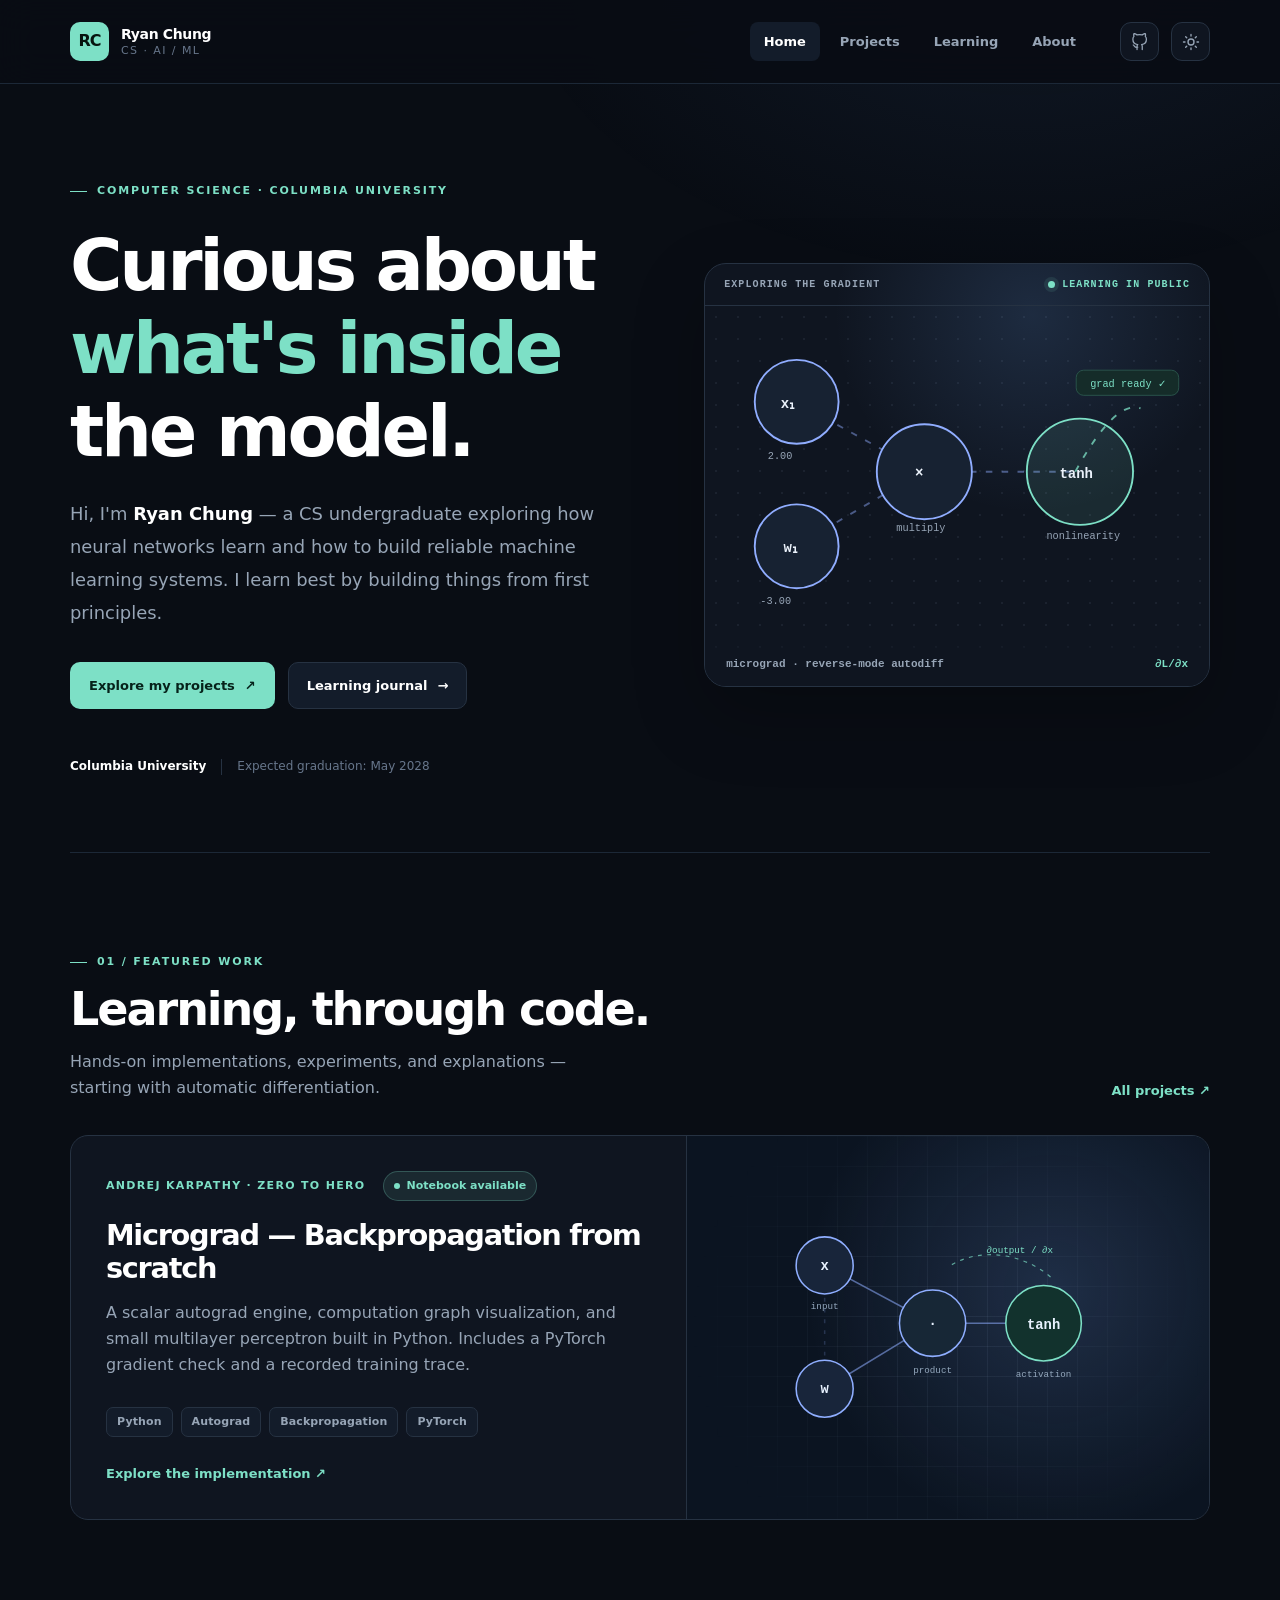
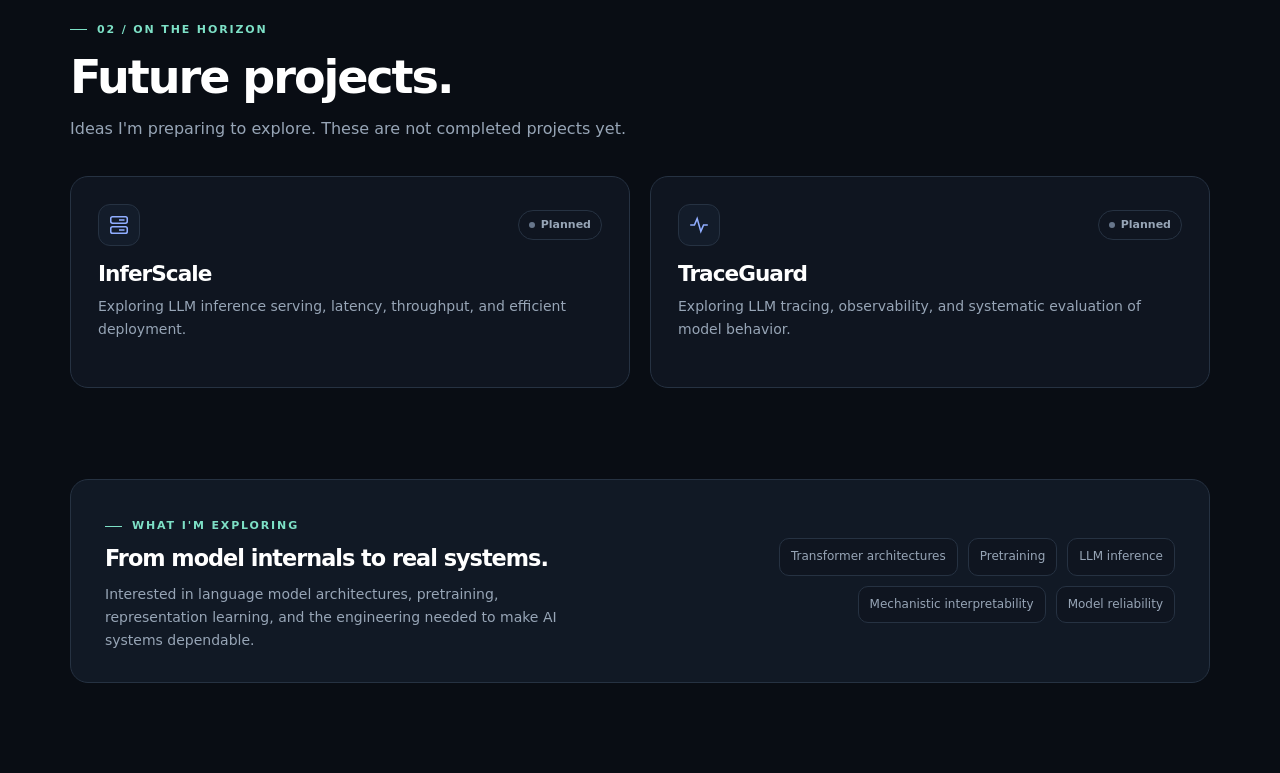
==== index.html @ aed3ef83 "Initial commit: Ryan Chung portfolio" ====
<!doctype html>
<html lang="en">
<head>
<meta charset="utf-8">
<meta name="viewport" content="width=device-width, initial-scale=1">
<title>Ryan Chung | Computer Science &amp; Machine Learning</title>
<meta name="description" content="Personal portfolio of Ryan Chung, a Columbia University Computer Science student learning neural networks and building AI/ML systems.">
<meta name="theme-color" content="#090d14">
<meta property="og:type" content="website">
<meta property="og:title" content="Ryan Chung | Computer Science &amp; Machine Learning">
<meta property="og:description" content="Personal portfolio of Ryan Chung, a Columbia University Computer Science student learning neural networks and building AI/ML systems.">
<link rel="canonical" href="https://ryan30402.github.io/">
<link rel="icon" href="/assets/favicon.svg" type="image/svg+xml">
<script>try{if(localStorage.getItem('ryan-portfolio-theme')==='light')document.documentElement.dataset.theme='light'}catch(e){}</script>
<link rel="stylesheet" href="/assets/css/styles.css">
<script src="/assets/js/main.js" defer></script>

</head>
<body>
<a class="skip-link" href="#main">Skip to content</a>
<header class="site-header">
  <div class="container nav-wrap">
    <a href="/" class="brand" aria-label="Ryan Chung — home">
      <span class="brand-mark" aria-hidden="true">RC</span>
      <span class="brand-name">Ryan Chung<small>CS · AI / ML</small></span>
    </a>
    <nav class="primary-nav" aria-label="Main navigation" id="primary-navigation" data-primary-nav>
      <a href="/" aria-current="page">Home</a>
<a href="/projects/">Projects</a>
<a href="/learning/">Learning</a>
<a href="/about/">About</a>
    </nav>
    <div class="header-actions">
      <a href="https://github.com/ryan30402" target="_blank" rel="noopener noreferrer" class="icon-button" title="GitHub profile" aria-label="Open GitHub profile in a new tab">
        <svg width="18" height="18" aria-hidden="true" viewBox="0 0 24 24" fill="none" stroke="currentColor" stroke-width="1.7" stroke-linecap="round" stroke-linejoin="round"><path d="M9 19c-4.2 1.4-4.2-2.5-6-3m12 6v-3.9a3.4 3.4 0 0 0-.95-2.65c3.17-.35 6.5-1.56 6.5-7.05a5.5 5.5 0 0 0-1.5-3.83 5.1 5.1 0 0 0-.09-3.78S17.8.42 15 2.5a13.2 13.2 0 0 0-7 0C5.2.42 4.04.8 4.04.8a5.1 5.1 0 0 0-.1 3.78A5.5 5.5 0 0 0 2.5 8.4c0 5.48 3.33 6.7 6.5 7.05A3.4 3.4 0 0 0 8.05 18V22"/></svg>
      </a>
      <button class="icon-button" data-theme-toggle aria-label="Switch to light theme" title="Switch theme" type="button">
        <svg data-icon="sun" viewBox="0 0 24 24" aria-hidden="true" fill="none" stroke="currentColor" stroke-width="1.8" stroke-linecap="round"><circle cx="12" cy="12" r="4"/><path d="M12 2v2m0 16v2M4.9 4.9l1.4 1.4m11.4 11.4 1.4 1.4M2 12h2m16 0h2M4.9 19.1l1.4-1.4M17.7 6.3l1.4-1.4"/></svg>
        <svg data-icon="moon" viewBox="0 0 24 24" aria-hidden="true" fill="none" stroke="currentColor" stroke-width="1.8" stroke-linecap="round" hidden><path d="M20 15.5A8.5 8.5 0 0 1 8.5 4a8.5 8.5 0 1 0 11.5 11.5Z"/></svg>
      </button>
      <button class="icon-button menu-button" data-menu-toggle aria-controls="primary-navigation" aria-expanded="false" aria-label="Toggle navigation" type="button">
        <svg viewBox="0 0 24 24" aria-hidden="true" fill="none" stroke="currentColor" stroke-width="2" stroke-linecap="round"><path d="M4 7h16M4 12h16M4 17h16"/></svg>
      </button>
    </div>
  </div>
</header>
<main id="main">
<section class="hero"><div class="container hero-grid">
  <div>
    <span class="eyebrow">Computer Science · Columbia University</span>
    <h1>Curious about <span class="text-accent">what's inside</span> the model.</h1>
    <p class="lead">Hi, I'm <strong>Ryan Chung</strong> — a CS undergraduate exploring how neural networks learn and how to build reliable machine learning systems. I learn best by building things from first principles.</p>
    <div class="hero-actions"><a href="/projects/" class="btn btn-primary">Explore my projects <span aria-hidden="true">↗</span></a><a href="/learning/" class="btn btn-secondary">Learning journal <span aria-hidden="true">→</span></a></div>
    <div class="hero-caption"><strong>Columbia University</strong><span class="mini-divider"></span><span>Expected graduation: May 2028</span></div>
  </div>
  <div class="visual-shell" aria-label="Illustration of neural network forward and backward computation">
    <div class="visual-top"><span>EXPLORING THE GRADIENT</span><span class="status-live">LEARNING IN PUBLIC</span></div>
    <div class="visual-art">
      <svg viewBox="0 0 530 340" role="img" aria-labelledby="hero-svg-title">
      <title id="hero-svg-title">Stylized autograd computation graph showing values flowing through addition and tanh</title>
      <path class="network-path" d="M92 90 L228 165 M92 245 L228 165 M228 165 L393 165"/>
      <path class="network-path out" d="M392 165 Q435 87 462 97"/>
      <circle class="network-point" cx="93" cy="90" r="45"/><circle class="network-point" cx="93" cy="245" r="45"/>
      <circle class="network-point" cx="230" cy="165" r="51"/><circle class="network-point target" cx="397" cy="165" r="57"/>
      <text class="svg-text" x="76" y="97">x₁</text><text class="svg-text" x="79" y="251">w₁</text><text class="svg-text" x="220" y="171">×</text><text class="svg-text" x="375" y="172">tanh</text>
      <text class="svg-small" x="62" y="151">2.00</text><text class="svg-small" x="54" y="307">-3.00</text><text class="svg-small" x="200" y="229">multiply</text><text class="svg-small" x="361" y="237">nonlinearity</text>
      <rect x="393" y="56" width="110" height="27" rx="8" fill="#152c29" stroke="#2b554c"/><text x="408" y="74" font-size="11" font-family="ui-monospace,monospace" fill="#7de0c6">grad ready ✓</text>
      </svg>
    </div>
    <div class="visual-bottom"><span>micrograd · reverse-mode autodiff</span><b>∂L/∂x</b></div>
  </div>
</div></section>
<div class="container"><div class="divider"></div></div>
<section class="section" id="work"><div class="container">
 <div class="section-heading"><div><span class="eyebrow">01 / Featured work</span><h2>Learning, through code.</h2><p>Hands-on implementations, experiments, and explanations — starting with automatic differentiation.</p></div><a href="/projects/" class="inline-link">All projects <span class="arrow">↗</span></a></div>
 <article class="card featured-card card-hover"><div class="featured-content">
  <div class="feature-top"><span class="feature-type">Andrej Karpathy · Zero to Hero</span><span class="pill solid">Notebook available</span></div>
  <h3>Micrograd — Backpropagation from scratch</h3>
  <p>A scalar autograd engine, computation graph visualization, and small multilayer perceptron built in Python. Includes a PyTorch gradient check and a recorded training trace.</p>
  <ul class="tag-list"><li>Python</li><li>Autograd</li><li>Backpropagation</li><li>PyTorch</li></ul>
  <a href="/projects/micrograd/" class="inline-link">Explore the implementation <span class="arrow">↗</span></a>
 </div><div class="featured-visual"><svg viewBox="0 0 480 270" aria-hidden="true" xmlns="http://www.w3.org/2000/svg">
 <g fill="none" stroke="#8faeff" stroke-width="2" stroke-opacity=".55"><path d="M80 55 220 130M80 215 220 130M220 130 364 130"/><path d="M80 55 80 215" stroke-dasharray="5 9" stroke-opacity=".2"/></g>
 <circle cx="80" cy="55" r="37" fill="#18253a" stroke="#8faeff" stroke-width="2"/><circle cx="80" cy="215" r="37" fill="#18253a" stroke="#8faeff" stroke-width="2"/>
 <circle cx="220" cy="130" r="43" fill="#172736" stroke="#8faeff" stroke-width="2"/>
 <circle cx="364" cy="130" r="49" fill="#12322d" stroke="#7de0c6" stroke-width="2"/>
 <g fill="#e8f2ff" font-size="18" font-weight="700" text-anchor="middle" font-family="ui-monospace,monospace"><text x="80" y="61">x</text><text x="80" y="221">w</text><text x="220" y="136">·</text><text x="364" y="137">tanh</text></g>
 <g fill="#93a7bc" font-size="12" text-anchor="middle" font-family="ui-monospace,monospace"><text x="80" y="111">input</text><text x="220" y="194">product</text><text x="364" y="200">activation</text></g>
 <path d="M245 54C290 28 347 45 375 72" stroke="#7de0c6" stroke-width="1.5" stroke-dasharray="5 7" fill="none" opacity=".7"/>
 <text x="290" y="39" fill="#7de0c6" font-size="12" font-family="ui-monospace,monospace">∂output / ∂x</text>
 </svg></div></article>
</div></section>
<section class="section compact" style="padding-top:0"><div class="container">
 <div class="section-heading"><div><span class="eyebrow">02 / On the horizon</span><h2>Future projects.</h2><p>Ideas I'm preparing to explore. These are not completed projects yet.</p></div></div>
 <div class="grid-2">
 <article class="card future-card card-hover"><div class="feature-top"><div class="card-icon" aria-hidden="true"><svg viewBox="0 0 24 24" fill="none" stroke="currentColor" stroke-width="1.7"><rect x="3" y="3" width="18" height="7" rx="2"/><rect x="3" y="14" width="18" height="7" rx="2"/><path d="M7 6.5h.01M7 17.5h.01M12 6.5h6M12 17.5h6"/></svg></div><span class="pill neutral">Planned</span></div><h3>InferScale</h3><p>Exploring LLM inference serving, latency, throughput, and efficient deployment.</p></article>
 <article class="card future-card card-hover"><div class="feature-top"><div class="card-icon" aria-hidden="true"><svg viewBox="0 0 24 24" fill="none" stroke="currentColor" stroke-width="1.7" stroke-linecap="round"><path d="M3 12h4l3-7 4 14 3-7h4"/></svg></div><span class="pill neutral">Planned</span></div><h3>TraceGuard</h3><p>Exploring LLM tracing, observability, and systematic evaluation of model behavior.</p></article>
 </div>
</div></section>
<section class="focus-strip"><div class="container"><div class="focus-box">
 <div><span class="eyebrow">What I'm exploring</span><h3>From model internals to real systems.</h3><p>Interested in language model architectures, pretraining, representation learning, and the engineering needed to make AI systems dependable.</p></div>
 <div class="focus-tags"><span>Transformer architectures</span><span>Pretraining</span><span>LLM inference</span><span>Mechanistic interpretability</span><span>Model reliability</span></div>
</div></div></section>
</main>
</body>
</html>
---- assets/css/styles.css ----
:root {
  color-scheme: dark;
  --bg: #090d14;
  --bg-deep: #070a10;
  --surface: #0f1520;
  --surface-2: #131c2a;
  --surface-soft: #111925;
  --surface-raised: #172232;
  --text: #ebf2fb;
  --text-strong: #ffffff;
  --muted: #97a5b6;
  --faint: #67768b;
  --line: #263242;
  --line-soft: #1c2837;
  --accent: #7de0c6;
  --accent-2: #90adff;
  --accent-bg: rgba(125, 224, 198, .1);
  --shadow: rgba(0, 0, 0, .34);
  --canvas: #0b1421;
  --grid: rgba(152, 175, 207, .085);
}
html[data-theme="light"] {
  color-scheme: light;
  --bg: #f7f9fc;
  --bg-deep: #edf2f8;
  --surface: #ffffff;
  --surface-2: #f2f6fb;
  --surface-soft: #f9fbfd;
  --surface-raised: #eaf1f8;
  --text: #27354a;
  --text-strong: #101d2f;
  --muted: #586b81;
  --faint: #75879b;
  --line: #d6e1eb;
  --line-soft: #e5ebf2;
  --accent: #087a67;
  --accent-2: #4763cf;
  --accent-bg: rgba(8, 122, 103, .095);
  --shadow: rgba(48, 74, 108, .1);
  --canvas: #edf5fa;
  --grid: rgba(50, 80, 112, .1);
}
* { box-sizing: border-box; }
[hidden] { display:none!important; }
html { scroll-behavior: smooth; scroll-padding-top: 100px; }
body {
  min-width: 320px;
  margin: 0;
  color: var(--text);
  background: var(--bg);
  font-family: ui-sans-serif, system-ui, -apple-system, BlinkMacSystemFont, "Segoe UI", sans-serif;
  font-size: 16px;
  line-height: 1.65;
  -webkit-font-smoothing: antialiased;
  overflow-x: clip;
}
body::before {
  content: "";
  position: fixed;
  inset: 0;
  pointer-events: none;
  background: radial-gradient(ellipse 800px 500px at 80% -5%, rgba(92, 145, 222, .085), transparent 65%);
  z-index: -1;
}
::selection { color: var(--bg); background: var(--accent); }
a { color: inherit; text-decoration: none; }
button, input { font: inherit; }
button { cursor: pointer; }
button:disabled { cursor: not-allowed; opacity: .5; }
:focus-visible { outline: 2px solid var(--accent); outline-offset: 4px; }
img, svg { max-width: 100%; }
svg { display: block; }
strong { color: var(--text-strong); }
.container { width: min(1140px, calc(100% - 56px)); margin-inline: auto; }
.container-narrow { width: min(860px, calc(100% - 56px)); margin-inline: auto; }
.sr-only { position: absolute; width: 1px; height: 1px; padding: 0; margin: -1px; overflow: hidden; clip: rect(0,0,0,0); white-space: nowrap; border: 0; }
.skip-link { position: fixed; top: 12px; left: 14px; padding: 9px 16px; background: var(--accent); color: var(--bg); z-index: 100; transform: translateY(-150%); border-radius: 10px; }
.skip-link:focus { transform: translateY(0); }

/* Top navigation */
.site-header { height: 84px; border-bottom: 1px solid var(--line-soft); position: sticky; top: 0; z-index: 30; background: color-mix(in srgb, var(--bg), transparent 8%); backdrop-filter: blur(18px); -webkit-backdrop-filter: blur(18px); }
.nav-wrap { height: 100%; display: flex; gap: 30px; align-items: center; justify-content: space-between; }
.brand { display: flex; align-items: center; gap: 12px; white-space: nowrap; }
.brand-mark { display: grid; place-items: center; width: 39px; height: 39px; color: #07140f; background: var(--accent); border-radius: 10px; font-weight: 800; font-size: 16px; letter-spacing: -.07em; }
.brand-name { color: var(--text-strong); font-weight: 700; font-size: 14px; letter-spacing: -.025em; }
.brand-name small { display: block; color: var(--faint); font-size: 11px; font-weight: 500; letter-spacing: .13em; margin-top: -4px; }
.primary-nav { display: flex; align-items: center; justify-content: center; gap: 6px; margin-left: auto; }
.primary-nav a { padding: 9px 14px; font-size: 13px; color: var(--muted); border-radius: 8px; font-weight: 600; transition: background .2s, color .2s; }
.primary-nav a:hover, .primary-nav a[aria-current="page"] { background: var(--surface-2); color: var(--text-strong); }
.header-actions { display: flex; align-items: center; gap: 12px; }
.icon-button { width: 39px; height: 39px; border: 1px solid var(--line); border-radius: 11px; background: var(--surface); display: grid; place-items: center; color: var(--muted); transition: border .2s, color .2s; }
.icon-button:hover { color: var(--accent); border-color: var(--accent); }
.icon-button svg { width: 18px; height: 18px; }
.menu-button { display: none; }

/* Shared */
.eyebrow { display: inline-flex; gap: 10px; align-items: center; color: var(--accent); letter-spacing: .17em; font-size: 11px; font-weight: 800; text-transform: uppercase; }
.eyebrow::before { content: ""; width: 17px; height: 1px; background: var(--accent); }
h1, h2, h3, h4, p { margin-top: 0; }
h1, h2, h3, h4 { color: var(--text-strong); letter-spacing: -.045em; line-height: 1.16; }
h1 { font-size: clamp(3.1rem, 5.6vw, 5.25rem); font-weight: 760; }
h2 { font-size: clamp(2rem, 3.6vw, 3rem); font-weight: 730; }
h3 { font-size: 1.35rem; font-weight: 720; }
p { color: var(--muted); }
.lead { font-size: clamp(1rem, 1.4vw, 1.16rem); line-height: 1.85; }
.overline { font-size: 12px; letter-spacing: .16em; text-transform: uppercase; color: var(--faint); font-weight: 800; }
.text-accent { color: var(--accent); }
.text-muted { color: var(--muted); }
.text-faint { color: var(--faint); }
.arrow { display: inline-block; transition: transform .2s; }
a:hover .arrow { transform: translate(3px, -2px); }
.btn { display: inline-flex; align-items: center; justify-content: center; gap: 10px; padding: 12px 18px; min-height: 47px; border-radius: 10px; border: 1px solid var(--line); font-size: 13px; font-weight: 750; white-space: nowrap; transition: transform .2s, background .2s, border-color .2s; }
.btn:hover { transform: translateY(-2px); }
.btn-primary { background: var(--accent); color: #06221a; border-color: transparent; }
.btn-primary:hover { background: #a6edd9; }
.btn-secondary { background: var(--surface-2); color: var(--text-strong); }
.btn-secondary:hover { border-color: var(--accent); }
.btn-ghost { border-color: transparent; color: var(--muted); padding-inline: 6px; }
.btn-ghost:hover { color: var(--text); }
.inline-link { color: var(--accent); font-weight: 700; font-size: 13px; }
.inline-link:hover { text-decoration: underline; text-underline-offset: 4px; }
.pill { display: inline-flex; align-items: center; gap: 6px; padding: 5px 10px; border: 1px solid var(--line); border-radius: 100px; font-size: 11px; font-weight: 700; color: var(--muted); white-space: nowrap; }
.pill::before { content: ""; width: 6px; height: 6px; background: var(--accent); border-radius: 50%; }
.pill.neutral::before { background: var(--faint); }
.pill.solid { color: var(--accent); background: var(--accent-bg); border-color: color-mix(in srgb, var(--accent), transparent 75%); }
.dot-separator { color: var(--faint); margin: 0 7px; }
.divider { height: 1px; background: var(--line-soft); }
.section { padding: 92px 0; }
.section.compact { padding: 65px 0; }
.section-heading { display: flex; align-items: end; justify-content: space-between; gap: 20px; margin-bottom: 33px; }
.section-heading h2 { margin: 12px 0 0; }
.section-heading p { max-width: 560px; margin: 12px 0 0; }
.section-note { max-width: 500px; }
.grid-2 { display: grid; grid-template-columns: repeat(2, minmax(0,1fr)); gap: 20px; }
.grid-3 { display: grid; grid-template-columns: repeat(3, minmax(0,1fr)); gap: 20px; }
.card { background: var(--surface); border: 1px solid var(--line); border-radius: 18px; overflow: hidden; }
.card-pad { padding: 27px; }
.card-hover { transition: transform .22s, border-color .22s, box-shadow .22s; }
.card-hover:hover { transform: translateY(-5px); border-color: color-mix(in srgb,var(--accent),var(--line) 65%); box-shadow: 0 18px 48px var(--shadow); }
.tag-list { display: flex; flex-wrap: wrap; gap: 8px; padding: 0; margin: 0; list-style: none; }
.tag-list li { font-size: 11px; letter-spacing: .01em; font-weight: 650; color: var(--muted); border: 1px solid var(--line); background: var(--surface-2); border-radius: 7px; padding: 5px 10px; }
.feature-top { display: flex; align-items: center; justify-content: space-between; gap: 18px; margin-bottom: 18px; }
.feature-type { font-size: 11px; color: var(--accent); letter-spacing: .12em; text-transform: uppercase; font-weight: 750; }
.meta-line { display: flex; flex-wrap: wrap; gap: 15px; color: var(--muted); font-size: 12px; }

/* Home hero */
.hero { padding: 90px 0 75px; }
.hero-grid { display: grid; grid-template-columns: 1.05fr .95fr; gap: clamp(35px, 6vw, 75px); align-items: center; }
.hero h1 { margin: 23px 0 24px; max-width: 730px; }
.hero p { max-width: 565px; }
.hero-actions { display: flex; align-items: center; gap: 13px; margin-top: 32px; flex-wrap: wrap; }
.hero-caption { display: flex; flex-wrap: wrap; align-items: center; gap: 10px; margin-top: 48px; font-size: 12px; color: var(--faint); }
.hero-caption strong { font-weight: 650; }
.hero-caption .mini-divider { height: 16px; width: 1px; background: var(--line); margin: 0 5px; }
.visual-shell { position: relative; min-width: 0; border: 1px solid var(--line); border-radius: 22px; background: radial-gradient(circle at 65% 12%, rgba(106,160,232,.16),transparent 40%), var(--surface); box-shadow: 0 28px 72px rgba(0,0,0,.22); overflow: hidden; }
.visual-top { display:flex; justify-content:space-between; gap:12px; align-items:center; border-bottom:1px solid var(--line); padding: 15px 19px; color:var(--muted); font: 700 10px ui-monospace, SFMono-Regular, Consolas, monospace; letter-spacing:.11em; }
.status-live { display: flex; align-items:center; gap:7px; color:var(--accent); }
.status-live::before { content:""; width:7px; height:7px; background:var(--accent); border-radius:50%; box-shadow: 0 0 0 4px var(--accent-bg); }
.visual-art { position:relative; min-height: 380px; display: grid; place-items: center; background-image: radial-gradient(var(--grid) 1px, transparent 1px); background-size: 22px 22px; }
.visual-art > svg { width:100%; padding: 10px 5px 50px; overflow:visible; }
.network-path { stroke: var(--accent-2); stroke-width:2; fill:none; opacity:.46; stroke-dasharray: 7 10; animation: move-path 14s linear infinite; }
.network-path.out { stroke: var(--accent); opacity:.75; }
.network-point { fill: var(--surface-raised); stroke: var(--accent-2); stroke-width:2; }
.network-point.target { stroke: var(--accent); fill: var(--accent-bg); }
.svg-text { fill: var(--text); font: 600 15px ui-monospace, SFMono-Regular, Consolas, monospace; }
.svg-small { fill: var(--muted); font: 500 11px ui-monospace, SFMono-Regular, Consolas, monospace; }
.visual-bottom { position:absolute; bottom:0; left:0; right:0; display:flex; justify-content:space-between; align-items:center; padding:16px 21px; background: linear-gradient(transparent,var(--surface) 22%); font: 600 11px ui-monospace,SFMono-Regular,Consolas,monospace; color:var(--muted); }
.visual-bottom b { color:var(--accent); font-weight:600; }
@keyframes move-path { to { stroke-dashoffset:-204; } }

/* Cards, home */
.featured-card { display:grid; grid-template-columns:1fr .85fr; min-height: 290px; }
.featured-content { padding:35px; display:flex; flex-direction:column; align-items:start; }
.featured-content h3 { font-size: clamp(1.5rem,2.25vw,2rem); margin:0 0 14px; }
.featured-content p { max-width:530px; }
.featured-content .tag-list { margin:12px 0 26px; }
.featured-content .inline-link { margin-top:auto; }
.featured-visual { background:radial-gradient(circle at 70% 40%,rgba(129,174,255,.17),transparent 57%),var(--canvas); border-left:1px solid var(--line); display:grid; place-items:center; position:relative; overflow:hidden; }
.featured-visual::before { content:""; position:absolute; inset:0; background-image:linear-gradient(to right,var(--grid) 1px,transparent 1px),linear-gradient(to bottom,var(--grid) 1px,transparent 1px); background-size:30px 30px; mask-image: radial-gradient(circle,black 15%,transparent 80%); }
.featured-visual svg { width:min(370px,90%); position:relative; z-index:1; }
.future-card { display:flex; flex-direction:column; min-height:212px; padding:27px; }
.future-card .feature-top { margin-bottom:15px; }
.future-card h3 { margin-bottom:9px; }
.future-card p { font-size:14px; margin-bottom:0; }
.future-card .card-icon { width:42px; height:42px; background:var(--surface-2); color:var(--accent-2); border:1px solid var(--line); border-radius:12px; display:grid; place-items:center; }
.future-card .card-icon svg { width:22px; height:22px; }
.focus-strip { padding: 26px 0 90px; }
.focus-box { padding:29px 34px; border:1px solid var(--line); border-radius:18px; background:var(--surface-soft); display:grid; grid-template-columns:1.05fr 1fr; gap:35px; align-items:center; }
.focus-box h3 { margin:10px 0 12px; font-size:1.4rem; }
.focus-box p { font-size:14px; max-width:490px; margin-bottom:0; }
.focus-tags { display:flex; flex-wrap:wrap; gap:10px; justify-content:end; }
.focus-tags span { border:1px solid var(--line); border-radius:10px; padding:8px 11px; color:var(--muted); font-size:12px; background:var(--surface); }

/* Inner pages */
.page-intro { padding:90px 0 45px; }
.page-intro h1 { font-size:clamp(3rem,6vw,5rem); max-width:930px; margin:18px 0 20px; }
.page-intro p { max-width:690px; }
.breadcrumbs { display:flex; align-items:center; flex-wrap:wrap; gap:11px; color:var(--faint); font-size:12px; margin-bottom:22px; }
.breadcrumbs a:hover { color:var(--accent); }
.breadcrumbs span { opacity:.55; }
.project-feature { display:grid; grid-template-columns:1fr .7fr; gap:20px; align-items:stretch; }
.project-entry { padding:35px; min-height:290px; display:flex; flex-direction:column; }
.project-entry h2 { font-size:2rem; margin:15px 0 10px; }
.project-entry .tag-list { margin:18px 0 25px; }
.project-entry .inline-link { margin-top:auto; }
.mini-dashboard { padding:25px; display:flex; flex-direction:column; justify-content:center; gap:16px; background:var(--canvas); }
.mini-dashboard-label { color:var(--faint); font-size:10px; font-weight:750; letter-spacing:.14em; text-transform:uppercase; }
.mini-code { display:block; border-radius:12px; border:1px solid var(--line); padding:21px; background:var(--surface); font:500 13px/1.8 ui-monospace,SFMono-Regular,Consolas,monospace; color:var(--muted); overflow:auto; }
.mini-code .green { color:var(--accent); }
.mini-code .blue { color:var(--accent-2); }
.mini-code .purple { color:#d6aeff; }
.filter-bar { display:flex; flex-wrap:wrap; gap:7px; margin:20px 0 26px; }
.filter-chip { border:1px solid var(--line); border-radius:9px; background:var(--surface); color:var(--muted); padding:9px 14px; font-size:12px; font-weight:700; }
.filter-chip[aria-pressed="true"] { color:#06221a; background:var(--accent); border-color:var(--accent); }
.filter-chip:hover:not([aria-pressed="true"]) { color:var(--text-strong); border-color:var(--accent); }
.project-card-list { display:grid; grid-template-columns:repeat(2,minmax(0,1fr)); gap:19px; }
.project-card-list article[data-category="learning"] { grid-column:1/-1; }
.empty-state { border:1px dashed var(--line); border-radius:15px; padding:28px; color:var(--muted); }

/* Learning page */
.roadmap-grid { display:grid; grid-template-columns:1fr 1fr; gap:17px; }
.lesson { display:flex; flex-direction:column; border:1px solid var(--line); border-radius:16px; padding:24px; background:var(--surface); min-height:230px; }
.lesson:has(a:hover) { border-color:var(--accent); }
.lesson-head { display:flex; align-items:center; justify-content:space-between; gap:12px; margin-bottom:20px; }
.lesson-index { font:800 12px ui-monospace,SFMono-Regular,Consolas,monospace; color:var(--accent); }
.lesson h3 { margin:0 0 10px; }
.lesson p { font-size:13px; margin-bottom:20px; }
.lesson .inline-link { margin-top:auto; }
.lesson details { margin-top:auto; border-top:1px solid var(--line); padding-top:12px; }
.lesson summary { color:var(--accent); font-size:12px; font-weight:750; cursor:pointer; }
.lesson details ul { padding-left:18px; margin-bottom:0; color:var(--muted); font-size:12px; }
.lesson details li { padding:3px 0; }
.series-info { border:1px solid var(--line); background:var(--surface-soft); padding:25px; border-radius:15px; margin-top:24px; display:flex; align-items:center; justify-content:space-between; gap:20px; }
.series-info p { margin:0; font-size:13px; max-width:680px; }

/* Micrograd page */
.micro-head h1 { max-width:980px; }
.micro-head .lead { max-width:820px; }
.fact-grid { display:grid; grid-template-columns:repeat(3,minmax(0,1fr)); gap:14px; margin-top:31px; }
.fact { padding:20px 22px; border:1px solid var(--line); border-radius:13px; background:var(--surface); }
.fact .label { color:var(--faint); font-size:10px; font-weight:800; text-transform:uppercase; letter-spacing:.13em; }
.fact strong { display:block; margin-top:5px; font-size:14px; font-weight:680; }
.chapter-header { margin-bottom:27px; }
.chapter-header h2 { margin:12px 0; }
.chapter-header p { max-width:750px; }
.interactive-panel { border:1px solid var(--line); border-radius:18px; background:var(--surface); overflow:hidden; }
.panel-top { display:flex; align-items:center; justify-content:space-between; gap:16px; padding:21px 25px; border-bottom:1px solid var(--line); }
.panel-title { display:flex; align-items:center; gap:12px; }
.panel-title h3 { font-size:16px; margin:0; }
.panel-title svg { width:20px; height:20px; color:var(--accent); }
.panel-tag { color:var(--muted); font:700 10px ui-monospace,SFMono-Regular,Consolas,monospace; }
.playground { display:grid; grid-template-columns:1fr 270px; }
.chart-area { padding:30px 22px; min-width:0; background:radial-gradient(circle at 75% 20%,rgba(117,176,246,.07),transparent 55%),var(--canvas); }
.chart-area svg { width:100%; max-height:380px; }
.control-area { padding:25px; border-left:1px solid var(--line); }
.control-area label { display:block; color:var(--muted); font-size:12px; font-weight:700; margin-bottom:8px; }
.control-area input[type="range"], .range-block input[type="range"] { width:100%; accent-color:var(--accent); cursor:pointer; }
.control-group { margin-bottom:22px; }
.readout { display:flex; justify-content:space-between; align-items:center; gap:10px; padding:10px 0; border-bottom:1px solid var(--line-soft); font-size:12px; }
.readout span { color:var(--muted); }
.readout strong { font:700 13px ui-monospace,SFMono-Regular,Consolas,monospace; }
.control-buttons { display:flex; gap:9px; margin-top:24px; flex-wrap:wrap; }
.control-buttons .btn { padding:10px 12px; font-size:12px; }
.graph-caption { color:var(--faint); font-size:11px; margin-top:10px; text-align:center; }
.chart-axis-label { fill:var(--faint); font:600 13px ui-monospace,SFMono-Regular,Consolas,monospace; }
.chart-guide { stroke:var(--line); stroke-width:1; stroke-dasharray:3 7; }
.chart-line { fill:none; stroke:var(--accent-2); stroke-width:4; stroke-linecap:round; stroke-linejoin:round; }
.chart-tangent { fill:none; stroke:var(--accent); stroke-width:3; stroke-dasharray:8 5; }
.chart-point { fill:var(--accent); stroke:var(--canvas); stroke-width:4; }
.neuron-area { padding:30px; }
.neuron-diagram { width:100%; max-height:280px; }
.node-box { fill:var(--surface-2); stroke:var(--line); stroke-width:2; rx:11; }
.node-box.active { stroke:var(--accent); }
.neuron-arrow { stroke:var(--accent-2); stroke-width:2; opacity:.63; fill:none; }
.neuron-label { font:700 14px ui-monospace,SFMono-Regular,Consolas,monospace; fill:var(--text); }
.neuron-sub { font:500 12px ui-monospace,SFMono-Regular,Consolas,monospace; fill:var(--muted); }
.range-grid { display:grid; grid-template-columns:repeat(3,minmax(0,1fr)); gap:20px; margin-top:20px; }
.range-block label { display:flex; justify-content:space-between; color:var(--muted); font-size:12px; gap:10px; }
.range-block output { color:var(--accent); font:700 13px ui-monospace,SFMono-Regular,Consolas,monospace; }
.grad-grid { display:grid; grid-template-columns:repeat(3,minmax(0,1fr)); gap:12px; margin-top:20px; }
.grad-grid .fact strong { font-family:ui-monospace,SFMono-Regular,Consolas,monospace; font-size:17px; color:var(--accent); }
.loss-panel { display:grid; grid-template-columns:1.3fr .7fr; gap:25px; }
.loss-chart-wrap { padding:30px; background:var(--canvas); }
.loss-chart-wrap svg { width:100%; height:235px; }
.loss-info { padding:28px; }
.metric { margin-bottom:22px; }
.metric span { display:block; font-size:10px; letter-spacing:.12em; font-weight:750; color:var(--faint); text-transform:uppercase; }
.metric strong { display:block; font-size:29px; letter-spacing:-.05em; }
.code-showcase { overflow:hidden; }
.code-showcase pre { padding:24px; margin:0; overflow:auto; background:var(--canvas); color:var(--text); font:500 13px/1.8 ui-monospace,SFMono-Regular,Consolas,monospace; }
.code-showcase .code-header { display:flex; justify-content:space-between; align-items:center; gap:15px; border-bottom:1px solid var(--line); padding:13px 21px; font:700 11px ui-monospace,SFMono-Regular,Consolas,monospace; color:var(--muted); }
.code-showcase code { white-space:pre; }
.takeaways { display:grid; grid-template-columns:repeat(3,minmax(0,1fr)); gap:15px; }
.takeaway { padding:22px; background:var(--surface); border:1px solid var(--line); border-radius:14px; }
.takeaway .index { color:var(--accent); font:700 12px ui-monospace,SFMono-Regular,Consolas,monospace; margin-bottom:15px; }
.takeaway h3 { font-size:16px; margin-bottom:8px; }
.takeaway p { font-size:13px; margin:0; }
.note-box { border-left:3px solid var(--accent); background:var(--accent-bg); padding:16px 20px; border-radius:0 10px 10px 0; color:var(--muted); font-size:13px; }

/* About */
.about-grid { display:grid; grid-template-columns:1.2fr .8fr; gap:25px; align-items:start; }
.about-copy { padding:33px; }
.about-copy h2 { font-size:2rem; margin-bottom:19px; }
.about-copy p { font-size:15px; }
.about-aside { padding:28px; }
.about-aside .overline { margin-bottom:12px; }
.info-line { padding:15px 0; border-bottom:1px solid var(--line); }
.info-line:last-child { border-bottom:0; }
.info-line span { display:block; font-size:11px; color:var(--faint); text-transform:uppercase; letter-spacing:.12em; font-weight:750; }
.info-line strong { display:block; font-size:14px; margin-top:4px; }
.interest-grid { display:grid; grid-template-columns:repeat(3,minmax(0,1fr)); gap:18px; }
.interest-card { padding:25px; }
.interest-card .num { color:var(--accent); font:800 12px ui-monospace,SFMono-Regular,Consolas,monospace; margin-bottom:16px; }
.interest-card h3 { font-size:1.1rem; }
.interest-card p { font-size:13px; margin-bottom:0; }
.connect-banner { border:1px solid var(--line); border-radius:18px; background:radial-gradient(circle at 90% 20%,rgba(125,224,198,.1),transparent 45%),var(--surface); padding:39px; display:flex; justify-content:space-between; align-items:center; gap:28px; }
.connect-banner h2 { font-size:clamp(1.9rem,3.2vw,2.7rem); margin:10px 0 7px; }
.connect-banner p { font-size:14px; margin-bottom:0; max-width:650px; }

@media (max-width:1000px) {
  .hero-grid { gap:26px; }
  .hero h1 { font-size:clamp(3.1rem,6vw,5rem); }
  .visual-art { min-height:315px; }
  .playground { grid-template-columns:1fr 240px; }
}
@media (max-width:800px) {
  .container,.container-narrow { width:min(100% - 40px, 640px); }
  .site-header { height:72px; }
  .menu-button { display:grid; }
  .primary-nav { display:none; position:absolute; left:0; right:0; top:72px; background:var(--bg); border-bottom:1px solid var(--line); padding:17px 20px 24px; flex-direction:column; align-items:stretch; box-shadow: 0 18px 30px var(--shadow); }
  .primary-nav.is-open { display:flex; }
  .primary-nav a { padding:13px; font-size:14px; }
  .hero { padding-top:65px; }
  .hero-grid { grid-template-columns:1fr; gap:42px; }
  .hero h1 { font-size:clamp(3rem,9.4vw,5rem); }
  .hero-caption { margin-top:31px; }
  .visual-shell { max-width:620px; }
  .visual-art { min-height:330px; }
  .section { padding:72px 0; }
  .section.compact { padding:55px 0; }
  .featured-card { grid-template-columns:1fr; }
  .featured-visual { min-height:260px; border-left:0; border-top:1px solid var(--line); }
  .focus-box { grid-template-columns:1fr; gap:23px; }
  .focus-tags { justify-content:start; }
  .project-feature { grid-template-columns:1fr; }
  .playground { grid-template-columns:1fr; }
  .control-area { border-left:0; border-top:1px solid var(--line); }
  .range-grid { grid-template-columns:1fr; }
  .grad-grid { grid-template-columns:1fr 1fr 1fr; }
  .loss-panel { grid-template-columns:1fr; gap:0; }
  .loss-info { display:flex; gap:30px; }
  .takeaways { grid-template-columns:1fr; }
  .about-grid { grid-template-columns:1fr; }
  .interest-grid { grid-template-columns:1fr; }
  .connect-banner { flex-direction:column; align-items:start; }
}
@media (max-width:580px) {
  .container,.container-narrow { width:calc(100% - 34px); }
  .brand-name { font-size:12px; }
  .brand-name small { font-size:9px; }
  .header-actions { gap:7px; }
  .hero h1 { font-size:clamp(2.8rem,12.3vw,4.2rem); }
  .hero-caption { gap:5px; }
  .hero-caption .mini-divider { display:none; }
  .hero-caption strong { width:100%; }
  .hero-caption strong + span { display:none; }
  .visual-art { min-height:270px; }
  .grid-2,.grid-3,.project-card-list,.roadmap-grid { grid-template-columns:1fr; }
  .project-card-list article[data-category="learning"] { grid-column:auto; }
  .feature-top { align-items:start; }
  .featured-content,.project-entry { padding:25px; }
  .featured-visual { min-height:190px; }
  .featured-content h3 { font-size:1.6rem; }
  .section-heading { flex-direction:column; align-items:start; }
  .page-intro { padding-top:60px; }
  .page-intro h1 { font-size:clamp(2.65rem,11vw,4rem); }
  .fact-grid { grid-template-columns:1fr; }
  .grad-grid { grid-template-columns:1fr; }
  .loss-info { display:block; }
  .panel-top { padding:18px; }
  .panel-tag { display:none; }
  .neuron-area { padding:18px 12px; }
  .focus-strip { padding-bottom:65px; }
  .focus-box { padding:24px; }
  .series-info { flex-direction:column; align-items:start; }
  .connect-banner { padding:25px; }
}
@media (prefers-reduced-motion:reduce) {
  *, *::before, *::after { animation-duration:0.01ms!important; animation-iteration-count:1!important; scroll-behavior:auto!important; transition-duration:0.01ms!important; }
}
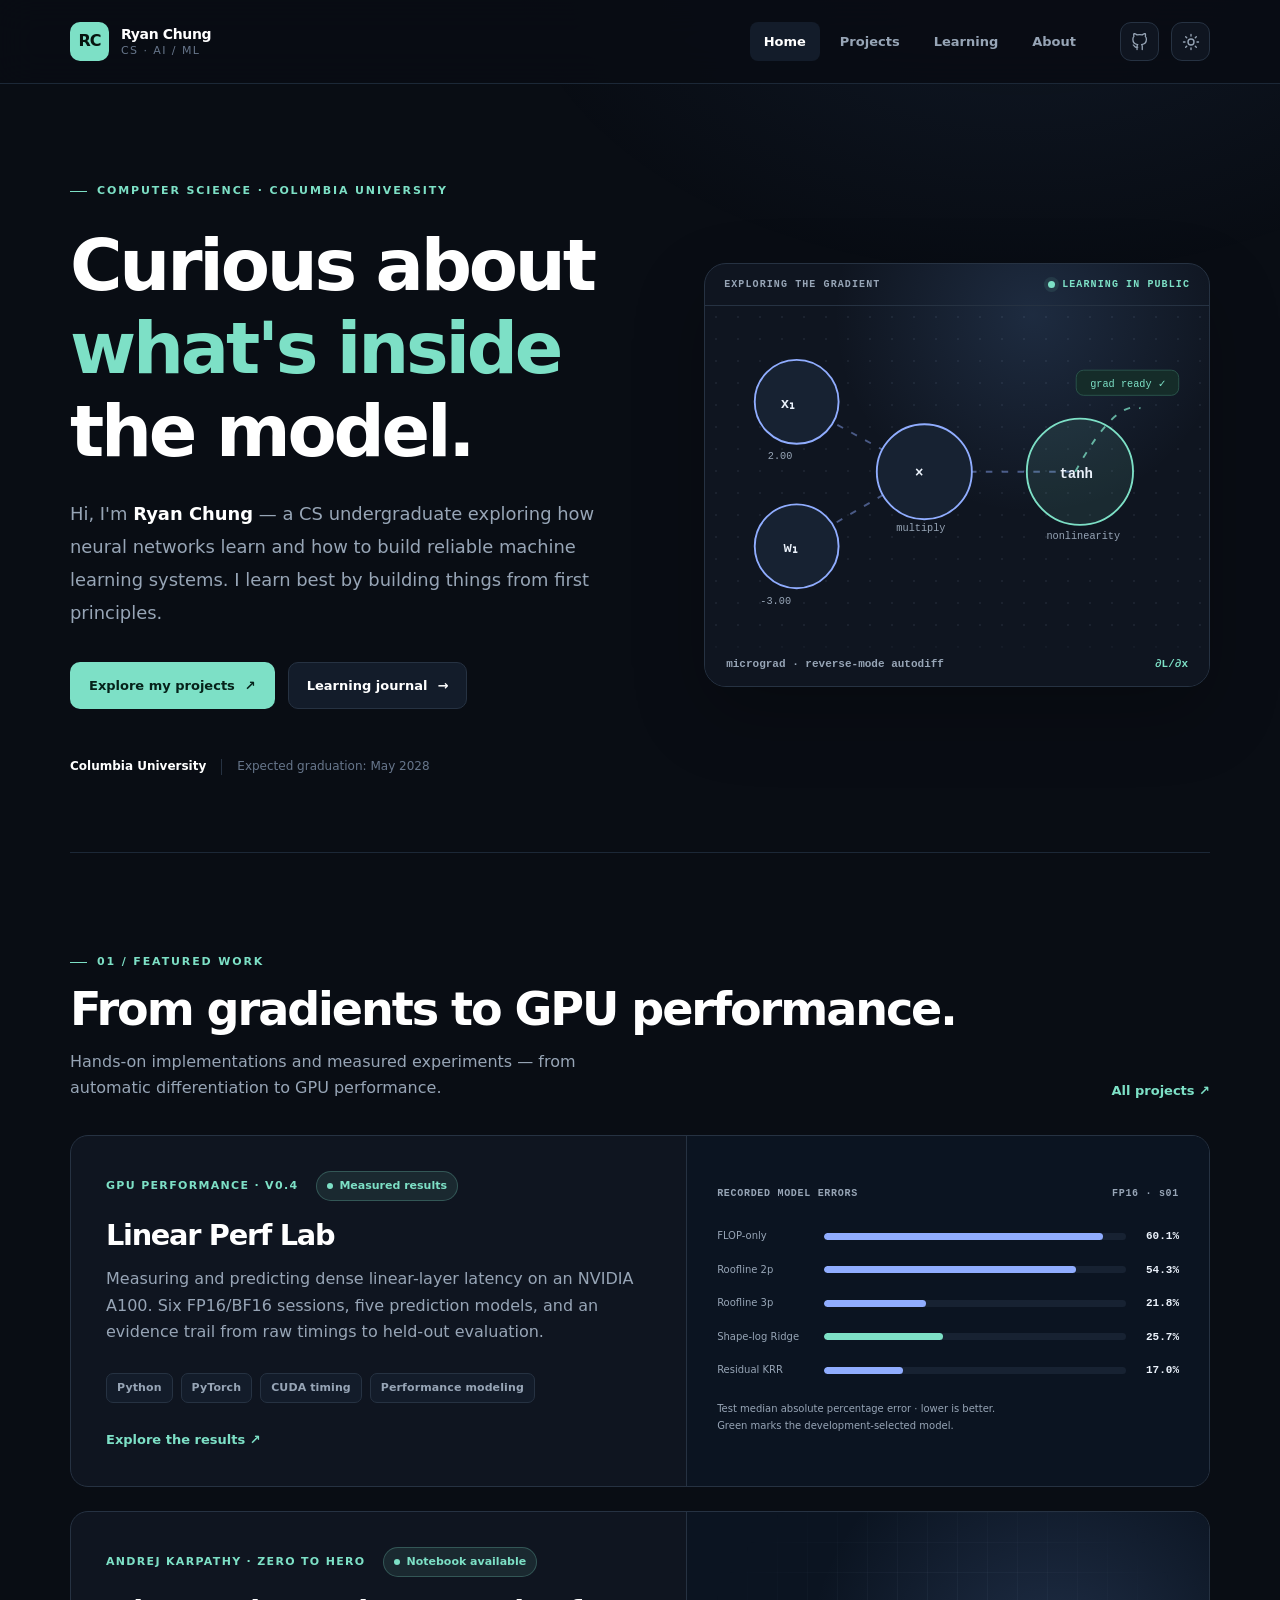
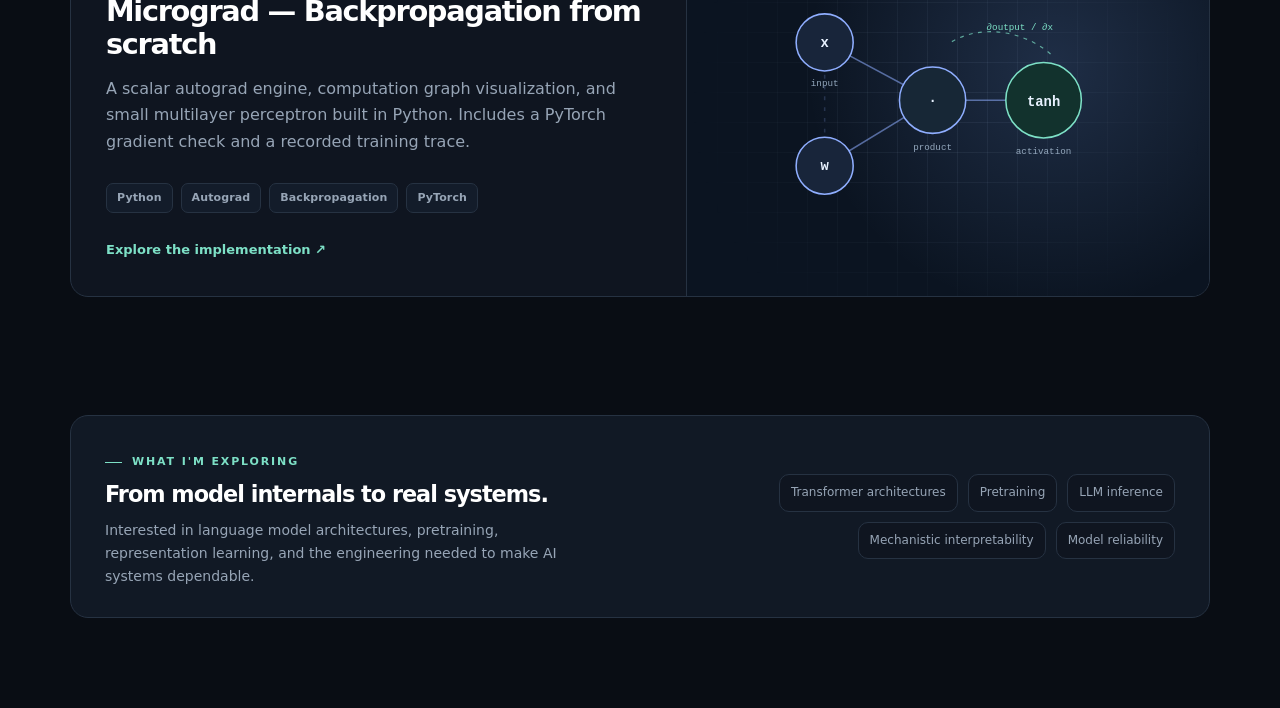
==== commit 1f039719: "Add Linear Perf Lab and remove planned project cards" ====
--- a/index.html
+++ b/index.html
@@ -13,6 +13,7 @@
 <link rel="icon" href="/assets/favicon.svg" type="image/svg+xml">
 <script>try{if(localStorage.getItem('ryan-portfolio-theme')==='light')document.documentElement.dataset.theme='light'}catch(e){}</script>
 <link rel="stylesheet" href="/assets/css/styles.css">
+<link rel="stylesheet" href="/assets/css/linear-perf.css">
 <script src="/assets/js/main.js" defer></script>
 
 </head>
@@ -72,7 +73,12 @@
 </div></section>
 <div class="container"><div class="divider"></div></div>
 <section class="section" id="work"><div class="container">
- <div class="section-heading"><div><span class="eyebrow">01 / Featured work</span><h2>Learning, through code.</h2><p>Hands-on implementations, experiments, and explanations — starting with automatic differentiation.</p></div><a href="/projects/" class="inline-link">All projects <span class="arrow">↗</span></a></div>
+ <div class="section-heading"><div><span class="eyebrow">01 / Featured work</span><h2>From gradients to GPU performance.</h2><p>Hands-on implementations and measured experiments — from automatic differentiation to GPU performance.</p></div><a href="/projects/" class="inline-link">All projects <span class="arrow">↗</span></a></div>
+ <article class="card featured-card card-hover lp-featured-card">
+<div class="featured-content"><div class="feature-top"><span class="feature-type">GPU performance · v0.4</span><span class="pill solid">Measured results</span></div>
+<h3>Linear Perf Lab</h3><p>Measuring and predicting dense linear-layer latency on an NVIDIA A100. Six FP16/BF16 sessions, five prediction models, and an evidence trail from raw timings to held-out evaluation.</p>
+<ul class="tag-list"><li>Python</li><li>PyTorch</li><li>CUDA timing</li><li>Performance modeling</li></ul>
+<a href="/projects/linear-perf-lab/" class="inline-link">Explore the results <span class="arrow">↗</span></a></div><div class="lp-card-visual"><div class="lp-visual-label"><span>RECORDED MODEL ERRORS</span><span>FP16 · s01</span></div><div class="lp-mini-chart"><div class="lp-mini-row"><span>FLOP-only</span><div class="lp-mini-track"><i style="width:92.4240%" class=""></i></div><b>60.1%</b></div><div class="lp-mini-row"><span>Roofline 2p</span><div class="lp-mini-track"><i style="width:83.5029%" class=""></i></div><b>54.3%</b></div><div class="lp-mini-row"><span>Roofline 3p</span><div class="lp-mini-track"><i style="width:33.5846%" class=""></i></div><b>21.8%</b></div><div class="lp-mini-row"><span>Shape-log Ridge</span><div class="lp-mini-track"><i style="width:39.4750%" class="lp-selected-bar"></i></div><b>25.7%</b></div><div class="lp-mini-row"><span>Residual KRR</span><div class="lp-mini-track"><i style="width:26.1746%" class=""></i></div><b>17.0%</b></div></div><div class="lp-visual-caption">Test median absolute percentage error · lower is better.<br>Green marks the development-selected model.</div></div></article>
  <article class="card featured-card card-hover"><div class="featured-content">
   <div class="feature-top"><span class="feature-type">Andrej Karpathy · Zero to Hero</span><span class="pill solid">Notebook available</span></div>
   <h3>Micrograd — Backpropagation from scratch</h3>
@@ -90,13 +96,6 @@
  <text x="290" y="39" fill="#7de0c6" font-size="12" font-family="ui-monospace,monospace">∂output / ∂x</text>
  </svg></div></article>
 </div></section>
-<section class="section compact" style="padding-top:0"><div class="container">
- <div class="section-heading"><div><span class="eyebrow">02 / On the horizon</span><h2>Future projects.</h2><p>Ideas I'm preparing to explore. These are not completed projects yet.</p></div></div>
- <div class="grid-2">
- <article class="card future-card card-hover"><div class="feature-top"><div class="card-icon" aria-hidden="true"><svg viewBox="0 0 24 24" fill="none" stroke="currentColor" stroke-width="1.7"><rect x="3" y="3" width="18" height="7" rx="2"/><rect x="3" y="14" width="18" height="7" rx="2"/><path d="M7 6.5h.01M7 17.5h.01M12 6.5h6M12 17.5h6"/></svg></div><span class="pill neutral">Planned</span></div><h3>InferScale</h3><p>Exploring LLM inference serving, latency, throughput, and efficient deployment.</p></article>
- <article class="card future-card card-hover"><div class="feature-top"><div class="card-icon" aria-hidden="true"><svg viewBox="0 0 24 24" fill="none" stroke="currentColor" stroke-width="1.7" stroke-linecap="round"><path d="M3 12h4l3-7 4 14 3-7h4"/></svg></div><span class="pill neutral">Planned</span></div><h3>TraceGuard</h3><p>Exploring LLM tracing, observability, and systematic evaluation of model behavior.</p></article>
- </div>
-</div></section>
 <section class="focus-strip"><div class="container"><div class="focus-box">
  <div><span class="eyebrow">What I'm exploring</span><h3>From model internals to real systems.</h3><p>Interested in language model architectures, pretraining, representation learning, and the engineering needed to make AI systems dependable.</p></div>
  <div class="focus-tags"><span>Transformer architectures</span><span>Pretraining</span><span>LLM inference</span><span>Mechanistic interpretability</span><span>Model reliability</span></div>
--- a/assets/css/linear-perf.css
+++ b/assets/css/linear-perf.css
@@ -0,0 +1,205 @@
+/* Linear Perf Lab: shared project cards and a recorded-results explorer. */
+.lp-featured-card { margin-bottom:24px; }
+.project-card-list .lp-featured-card { grid-column:1/-1; margin-bottom:0; }
+.lp-card-visual { padding:34px 30px; background:var(--canvas); border-left:1px solid var(--line); display:flex; flex-direction:column; justify-content:center; min-width:0; }
+.lp-visual-label { display:flex; align-items:center; justify-content:space-between; gap:12px; color:var(--muted); font:600 10px ui-monospace,SFMono-Regular,Consolas,monospace; letter-spacing:.07em; }
+.lp-mini-chart { display:grid; gap:17px; margin:29px 0 21px; }
+.lp-mini-row { display:grid; grid-template-columns:97px 1fr 43px; align-items:center; gap:10px; }
+.lp-mini-row > span { color:var(--muted); font-size:10px; }
+.lp-mini-row b { font:600 11px ui-monospace,SFMono-Regular,Consolas,monospace; text-align:right; }
+.lp-mini-track { height:7px; border-radius:4px; background:var(--surface-raised); overflow:hidden; }
+.lp-mini-track i { display:block; height:100%; background:var(--accent-2); border-radius:4px; }
+.lp-mini-track .lp-selected-bar { background:var(--accent); }
+.lp-visual-caption { font-size:10px; line-height:1.7; color:var(--muted); }
+.lp-page .section { scroll-margin-top:20px; }
+.lp-back { display:inline-block; margin-bottom:45px; }
+.lp-hero { padding:46px 0 40px; }
+.lp-hero-grid { display:grid; grid-template-columns:1.15fr 1fr; align-items:center; gap:58px; }
+.lp-hero h1 { font-size:clamp(2.8rem,5.2vw,4.8rem); margin:19px 0 13px; line-height:1.1; }
+.lp-deck { font-size:clamp(1.4rem,2.2vw,1.9rem); line-height:1.3; color:var(--text); letter-spacing:-.035em; margin-bottom:19px; }
+.lp-hero .lead { font-size:15px; max-width:555px; }
+.lp-hero .hero-actions { flex-wrap:wrap; margin-top:27px; }
+.lp-hero-tags { margin-top:24px; }
+.lp-terminal-card { border:1px solid var(--line); border-radius:19px; background:var(--canvas); overflow:hidden; box-shadow:0 22px 55px var(--shadow); }
+.lp-window-top { display:flex; align-items:center; justify-content:space-between; gap:10px; padding:17px 19px; border-bottom:1px solid var(--line); color:var(--muted); font:600 9px ui-monospace,SFMono-Regular,Consolas,monospace; letter-spacing:.07em; }
+.lp-window-top .pill { font-size:9px; padding:4px 7px; letter-spacing:0; }
+.lp-window-dots { display:flex; gap:5px; }
+.lp-window-dots i { width:6px; height:6px; border-radius:50%; background:var(--faint); }
+.lp-window-dots i:first-child { background:var(--accent); }
+.lp-contract { padding:28px; }
+.lp-code-comment { font:500 11px ui-monospace,SFMono-Regular,Consolas,monospace; color:var(--muted); }
+.lp-equation { font:600 38px ui-monospace,SFMono-Regular,Consolas,monospace; margin:15px 0 22px; letter-spacing:-.06em; }
+.lp-equation > span:first-child { color:var(--accent); }
+.lp-equation strong { color:var(--accent-2); }
+.lp-equation .lp-multiply { color:var(--faint); }
+.lp-matrices { display:flex; align-items:center; gap:17px; margin:10px 0 27px; color:var(--faint); }
+.lp-matrix { flex:1; min-width:0; }
+.lp-matrix span { display:block; font:500 10px ui-monospace,SFMono-Regular,Consolas,monospace; margin:0 0 9px; }
+.lp-matrix div { height:53px; border:1px solid color-mix(in srgb,var(--accent),transparent 50%); border-radius:3px; background-color:var(--accent-bg); background-image:linear-gradient(to right,var(--line) 1px,transparent 1px),linear-gradient(to bottom,var(--line) 1px,transparent 1px); background-size:12px 12px; }
+.lp-matrix-blue div { border-color:var(--accent-2); background-color:color-mix(in srgb,var(--accent-2),transparent 90%); }
+.lp-matrix-out div { border-color:var(--accent); }
+.lp-spec { margin:0; }
+.lp-spec div { display:flex; justify-content:space-between; gap:12px; padding:9px 0; border-top:1px solid var(--line-soft); font-size:11px; }
+.lp-spec dt { color:var(--muted); }
+.lp-spec dd { margin:0; text-align:right; font-family:ui-monospace,SFMono-Regular,Consolas,monospace; }
+.lp-window-bottom { padding:14px 19px; border-top:1px solid var(--line); font-size:10px; color:var(--muted); display:flex; gap:9px; align-items:center; }
+.lp-live-dot { display:block; height:6px; width:6px; border-radius:50%; background:var(--accent); flex:none; }
+.lp-stats { display:grid; grid-template-columns:repeat(4,minmax(0,1fr)); margin-top:45px; border:1px solid var(--line); border-radius:14px; overflow:hidden; }
+.lp-stats > div { padding:23px 25px; border-right:1px solid var(--line); }
+.lp-stats > div:last-child { border-right:0; }
+.lp-stats strong { display:block; font-size:31px; font-weight:650; letter-spacing:-.05em; line-height:1.2; }
+.lp-stats span { display:block; font-size:12px; color:var(--text); margin-top:7px; }
+.lp-stats small { display:block; font-size:10px; color:var(--muted); margin-top:3px; line-height:1.6; }
+.lp-section-nav { display:flex; flex-wrap:wrap; gap:8px 27px; border-bottom:1px solid var(--line); padding:11px 0 23px; }
+.lp-section-nav a { font-size:12px; color:var(--muted); font-weight:650; }
+.lp-section-nav a:hover { color:var(--accent); }
+.lp-overview-grid { display:grid; grid-template-columns:1fr 1fr; gap:55px; }
+.lp-overview-copy { margin:0; font-size:16px; line-height:1.9; }
+.lp-overview-copy code { color:var(--accent); }
+.lp-overview-note { padding:1px 0 0 26px; border-left:2px solid var(--accent); }
+.lp-overview-note h3 { font-size:21px; margin:13px 0 11px; }
+.lp-overview-note p { font-size:13px; margin:0; line-height:1.8; }
+.lp-model-panel { margin-bottom:27px; }
+.lp-controls { display:grid; grid-template-columns:repeat(4,minmax(0,1fr)); gap:16px; padding:24px 27px; border-bottom:1px solid var(--line); }
+.lp-controls label,.lp-shape-controls label { display:block; font-size:11px; font-weight:650; color:var(--muted); }
+.lp-page select { display:block; width:100%; min-width:0; margin-top:8px; padding:11px 31px 11px 11px; border:1px solid var(--line); border-radius:8px; color:var(--text); background:var(--surface-2); font:500 12px ui-sans-serif,system-ui,sans-serif; cursor:pointer; min-height:43px; }
+.lp-page select:disabled { opacity:.6; }
+.lp-model-layout { display:grid; grid-template-columns:1.7fr 1fr; }
+.lp-error-chart { padding:25px 28px 28px; min-width:0; }
+.lp-axis-note { font:500 10px/1.7 ui-monospace,SFMono-Regular,Consolas,monospace; color:var(--muted); margin:0 0 24px; }
+.lp-model-row { margin:0 0 23px; }
+.lp-bar-label { display:flex; align-items:baseline; justify-content:space-between; gap:14px; font-size:12px; margin-bottom:8px; }
+.lp-bar-label strong { font:650 14px ui-monospace,SFMono-Regular,Consolas,monospace; flex:none; }
+.lp-model-name { display:flex; flex-wrap:wrap; align-items:center; gap:8px; }
+.lp-selected-label { font-size:9px; line-height:1.6; color:var(--accent); border:1px solid color-mix(in srgb,var(--accent),transparent 65%); padding:1px 6px; border-radius:4px; }
+.lp-track { height:10px; border-radius:5px; background:var(--surface-raised); overflow:hidden; }
+.lp-bar { display:block; height:100%; background:var(--accent-2); border-radius:5px; transition:width .22s ease; }
+.lp-bar.selected { background:var(--accent); }
+.lp-selection-note { background:var(--canvas); border-left:1px solid var(--line); padding:29px; }
+.lp-selection-note .overline { font-size:10px; }
+.lp-selection-note h3 { margin:17px 0 22px; font-size:22px; line-height:1.2; }
+.lp-big-number { font-size:48px; letter-spacing:-.055em; font-weight:650; color:var(--accent); line-height:1.1; }
+.lp-selection-note > p { font-size:12px; margin:13px 0 18px; }
+.lp-small { font-size:12px; color:var(--muted); line-height:1.85; }
+.lp-fixed-note { border-top:1px solid var(--line); padding-top:14px; }
+.lp-legend { display:flex; gap:10px 22px; flex-wrap:wrap; font-size:10px; color:var(--muted); }
+.lp-legend span { display:inline-flex; align-items:center; gap:7px; }
+.lp-swatch { display:inline-block; background:var(--accent-2); height:7px; width:7px; border-radius:2px; flex:none; }
+.lp-swatch-selected { background:var(--accent); }
+.lp-panel-foot { border-top:1px solid var(--line); padding:17px 27px 21px; }
+.lp-panel-foot p { font-size:11px; margin:0 0 10px; line-height:1.8; }
+.lp-panel-foot [role="status"] { font-weight:650; color:var(--text); }
+.lp-panel-foot .inline-link { font-size:11px; }
+.lp-shape-controls { display:grid; grid-template-columns:1fr 1fr; gap:20px; padding:24px 27px; border-bottom:1px solid var(--line); align-items:end; }
+.lp-example-buttons { display:flex; gap:8px; flex-wrap:wrap; }
+.lp-example-buttons .filter-chip { font-size:11px; min-height:43px; }
+.lp-shape-layout { display:grid; grid-template-columns:1.7fr 1fr; }
+.lp-latency-chart { padding:27px 28px; }
+.lp-latency-chart .lp-legend { margin-bottom:22px; }
+.lp-latency-chart .lp-axis-note { margin:22px 0 0; }
+.lp-latency-group { margin:0 0 20px; }
+.lp-round-label { display:block; font:600 10px ui-monospace,SFMono-Regular,Consolas,monospace; color:var(--muted); margin-bottom:9px; }
+.lp-latency-row { display:grid; grid-template-columns:34px 1fr 77px; gap:12px; align-items:center; margin-top:8px; font-size:10px; }
+.lp-latency-row b { text-align:right; font:500 11px ui-monospace,SFMono-Regular,Consolas,monospace; white-space:nowrap; }
+.lp-shape-note { background:var(--canvas); border-left:1px solid var(--line); padding:29px; }
+.lp-shape-note .overline { font-size:10px; }
+.lp-shape-note h3 { margin:13px 0 17px; }
+.lp-shape-dims { display:grid; grid-template-columns:repeat(3,minmax(0,1fr)); gap:10px; margin:17px 0; }
+.lp-shape-dims div { border:1px solid var(--line); border-radius:7px; padding:9px; }
+.lp-shape-dims dt { font-size:10px; color:var(--muted); }
+.lp-shape-dims dd { margin:0; font:650 17px/1.8 ui-monospace,SFMono-Regular,Consolas,monospace; }
+.lp-details { border:1px solid var(--line); border-radius:12px; margin-top:24px; padding:0 23px; background:var(--surface); overflow:hidden; }
+.lp-details > summary { padding:19px 0; font-weight:650; font-size:13px; cursor:pointer; color:var(--text); }
+.lp-details > .lp-small { margin:13px 0 21px; }
+.lp-table-scroll { overflow-x:auto; max-width:100%; padding-bottom:4px; }
+.lp-table { border-collapse:collapse; width:100%; font-size:12px; white-space:nowrap; }
+.lp-table caption { text-align:left; color:var(--muted); font-size:11px; padding:5px 0 17px; }
+.lp-table th { font-size:10px; font-weight:650; color:var(--muted); text-align:left; }
+.lp-table th,.lp-table td { padding:12px 13px; border-bottom:1px solid var(--line-soft); }
+.lp-table th:first-child,.lp-table td:first-child { padding-left:0; }
+.lp-table td:nth-child(n+3) { font-family:ui-monospace,SFMono-Regular,Consolas,monospace; }
+.lp-process-grid { display:grid; grid-template-columns:repeat(4,minmax(0,1fr)); gap:16px; }
+.lp-process { padding:25px 22px; }
+.lp-step { color:var(--accent); font:600 10px ui-monospace,SFMono-Regular,Consolas,monospace; letter-spacing:.06em; }
+.lp-process h3 { font-size:19px; margin:20px 0 12px; line-height:1.25; }
+.lp-process p { font-size:12px; line-height:1.85; margin:0; }
+.lp-method-grid { display:grid; grid-template-columns:1.2fr 1fr; gap:35px; margin-top:27px; align-items:center; }
+.lp-method-grid pre { font-size:11px; padding:24px; }
+.lp-method-copy h3 { font-size:24px; }
+.lp-method-copy p { font-size:13px; }
+.lp-method-copy .lp-small { font-size:11px; margin:0; }
+.lp-findings { display:grid; grid-template-columns:repeat(3,minmax(0,1fr)); gap:18px; }
+.lp-finding { padding:27px; }
+.lp-finding .overline { font-size:9px; }
+.lp-finding h3 { margin:16px 0; font-size:22px; line-height:1.25; }
+.lp-finding p { font-size:12px; line-height:1.85; }
+.lp-finding .lp-small { font-size:11px; border-top:1px solid var(--line); padding-top:14px; margin-bottom:0; }
+.lp-limitations { padding:3px 0 10px; }
+.lp-limitations p { font-size:12px; line-height:1.85; }
+.lp-evidence-box { margin-top:28px; display:grid; grid-template-columns:1.7fr 1fr; gap:38px; align-items:center; padding:32px; border:1px solid var(--line); border-radius:15px; background:var(--canvas); }
+.lp-evidence-box h3 { font-size:25px; margin:15px 0 13px; }
+.lp-evidence-box p { font-size:13px; }
+.lp-evidence-box .lp-small { font-size:10px; margin:0; }
+.lp-evidence-actions { display:flex; flex-direction:column; align-items:stretch; gap:12px; }
+.lp-evidence-actions .inline-link { font-size:11px; text-align:center; }
+.lp-next-project { display:flex; justify-content:space-between; align-items:center; gap:18px; border-top:1px solid var(--line); margin-top:50px; padding-top:27px; }
+.lp-next-project small { display:block; color:var(--muted); font-size:9px; letter-spacing:.13em; margin-bottom:7px; }
+.lp-next-project strong { font-size:15px; }
+.lp-next-project > span:last-child { color:var(--accent); font-size:25px; }
+.lp-next-project:hover strong { color:var(--accent); }
+.lp-page .overline { color:var(--muted); }
+@media (max-width:1000px) {
+ .lp-hero-grid { gap:27px; }
+ .lp-contract { padding:23px; }
+ .lp-window-top { padding:15px; }
+ .lp-window-dots { display:none; }
+ .lp-stats > div { padding:20px 17px; }
+ .lp-model-layout,.lp-shape-layout { grid-template-columns:1.5fr 1fr; }
+ .lp-process-grid { grid-template-columns:repeat(2,minmax(0,1fr)); }
+ .lp-findings { grid-template-columns:1fr; }
+ .lp-finding { padding:25px; }
+}
+@media (max-width:800px) {
+ .lp-hero-grid { grid-template-columns:1fr; gap:33px; }
+ .lp-hero { padding-top:30px; }
+ .lp-back { margin-bottom:30px; }
+ .lp-terminal-card { max-width:640px; }
+ .lp-stats { grid-template-columns:repeat(2,minmax(0,1fr)); }
+ .lp-stats > div:nth-child(2) { border-right:0; }
+ .lp-stats > div:nth-child(-n+2) { border-bottom:1px solid var(--line); }
+ .lp-overview-grid { grid-template-columns:1fr; gap:28px; }
+ .lp-model-layout,.lp-shape-layout { grid-template-columns:1fr; }
+ .lp-selection-note,.lp-shape-note { border-left:0; border-top:1px solid var(--line); }
+ .lp-selection-note h3 { margin-bottom:12px; }
+ .lp-big-number { font-size:39px; }
+ .lp-controls { grid-template-columns:repeat(2,minmax(0,1fr)); }
+ .lp-shape-controls { grid-template-columns:1fr; gap:15px; }
+ .lp-method-grid,.lp-evidence-box { grid-template-columns:1fr; }
+ .lp-card-visual { border-left:0; border-top:1px solid var(--line); }
+ .lp-section-nav { gap:13px 21px; }
+}
+@media (max-width:480px) {
+ .lp-hero h1 { font-size:39px; }
+ .lp-deck { font-size:25px; }
+ .lp-hero .hero-actions { align-items:stretch; flex-direction:column; }
+ .lp-hero .lead { font-size:14px; }
+ .lp-hero .eyebrow { font-size:9px; letter-spacing:.12em; }
+ .lp-controls,.lp-shape-controls { padding:20px 17px; gap:14px 12px; }
+ .lp-page select { font-size:11px; }
+ .lp-error-chart,.lp-latency-chart { padding:22px 18px; }
+ .lp-selection-note,.lp-shape-note { padding:24px 20px; }
+ .lp-panel-foot { padding:17px 19px; }
+ .lp-process-grid { grid-template-columns:1fr; }
+ .lp-process h3 { margin-top:14px; }
+ .lp-evidence-box { padding:24px; }
+ .lp-details { padding:0 17px; }
+ .lp-section-nav { gap:12px 19px; }
+ .lp-section-nav a { font-size:11px; }
+ .lp-overview-copy { font-size:14px; }
+ .lp-contract { padding:22px; }
+ .lp-stats small { font-size:9px; }
+ .lp-visual-label { font-size:9px; }
+ .lp-card-visual { padding:27px 23px; }
+ .lp-mini-row { grid-template-columns:93px 1fr 40px; gap:8px; }
+}
+@media (prefers-reduced-motion:reduce) { .lp-bar { transition:none; } }
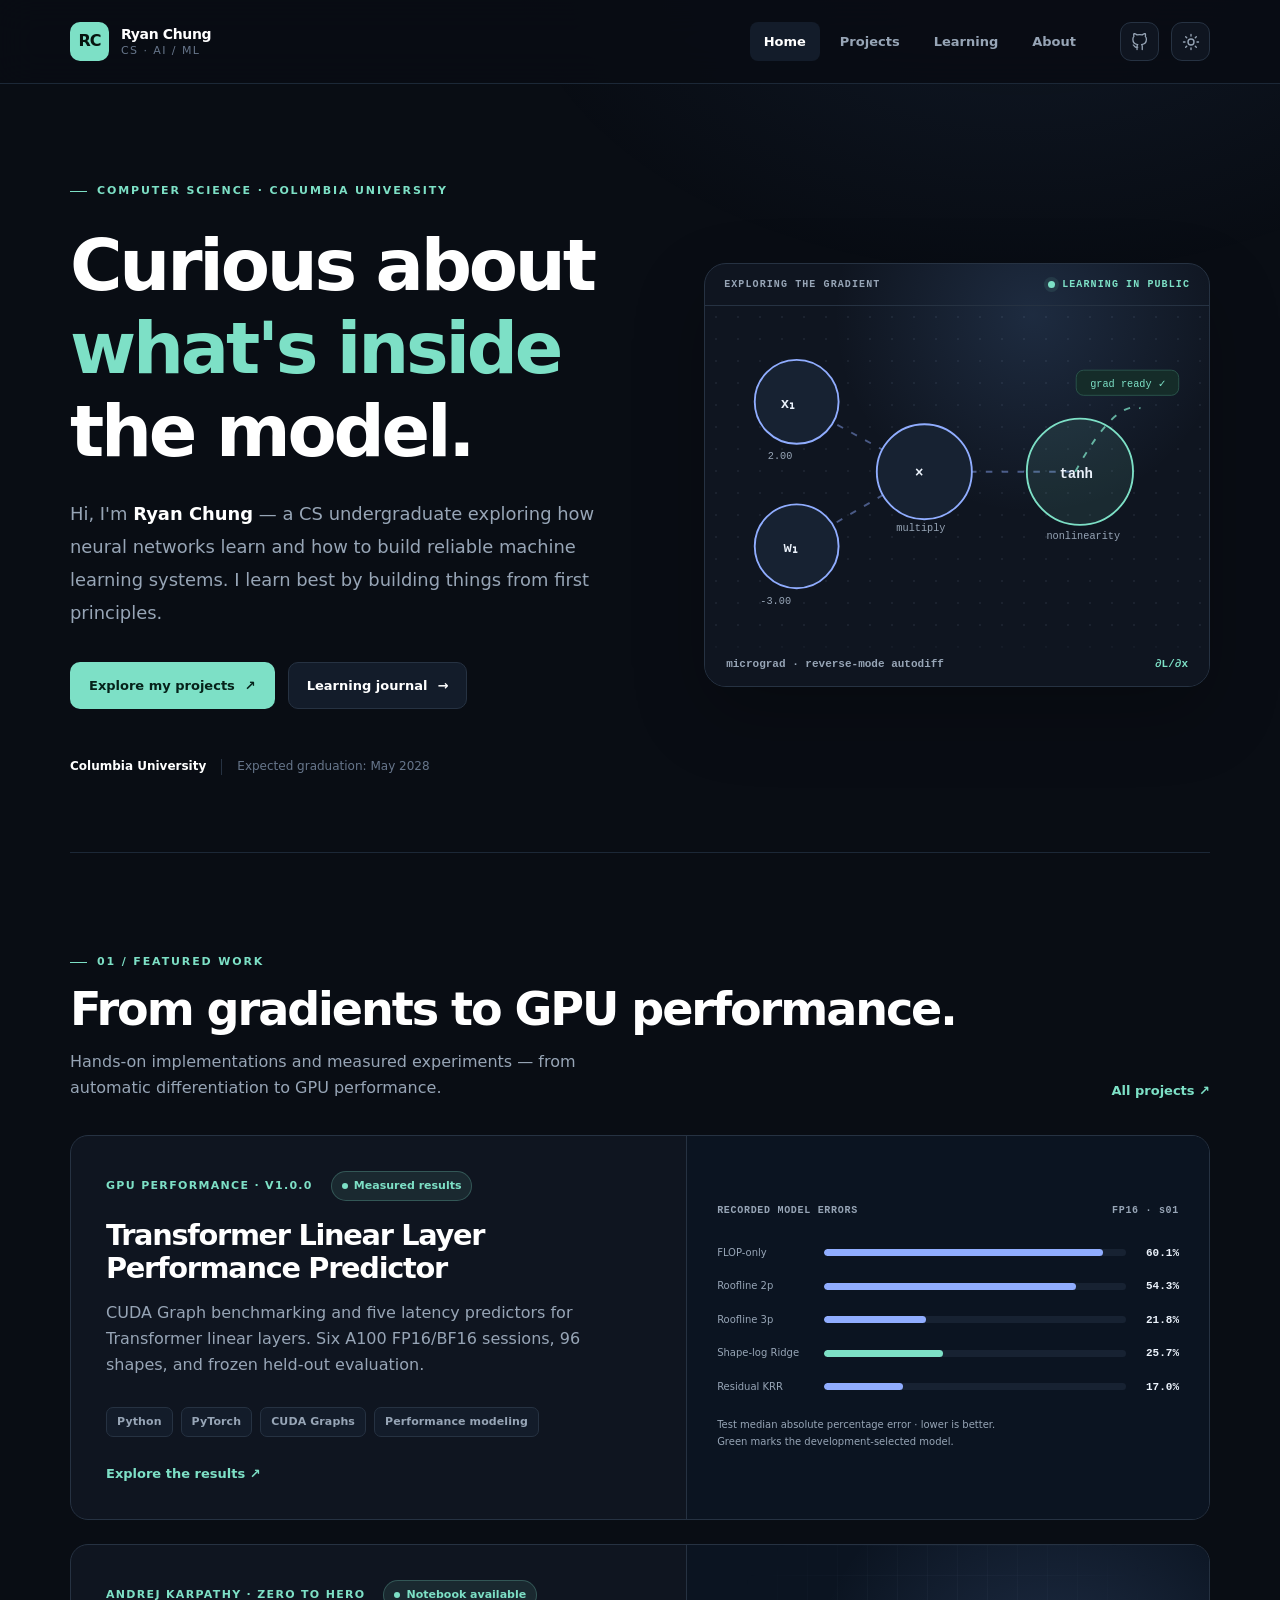
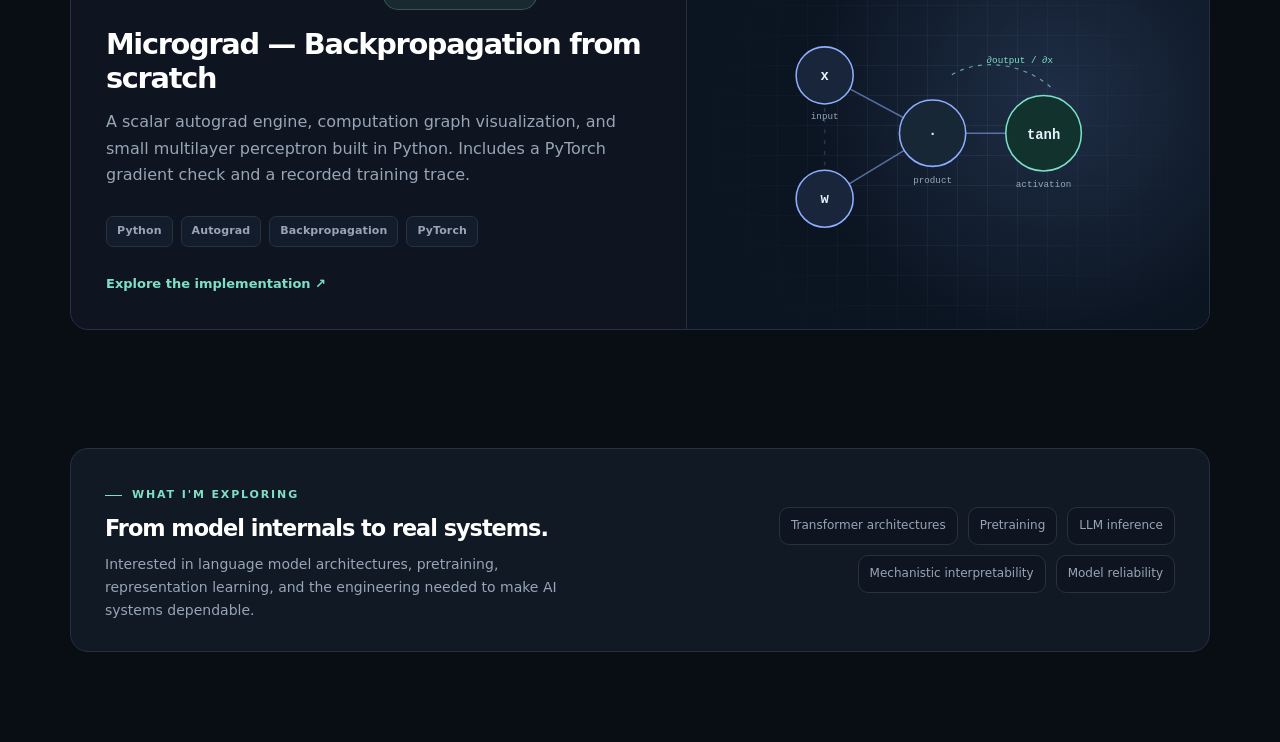
==== commit 94bcc3ac: "Update Transformer Linear Layer Performance Predictor portfolio" ====
--- a/index.html
+++ b/index.html
@@ -75,9 +75,9 @@
 <section class="section" id="work"><div class="container">
  <div class="section-heading"><div><span class="eyebrow">01 / Featured work</span><h2>From gradients to GPU performance.</h2><p>Hands-on implementations and measured experiments — from automatic differentiation to GPU performance.</p></div><a href="/projects/" class="inline-link">All projects <span class="arrow">↗</span></a></div>
  <article class="card featured-card card-hover lp-featured-card">
-<div class="featured-content"><div class="feature-top"><span class="feature-type">GPU performance · v0.4</span><span class="pill solid">Measured results</span></div>
-<h3>Linear Perf Lab</h3><p>Measuring and predicting dense linear-layer latency on an NVIDIA A100. Six FP16/BF16 sessions, five prediction models, and an evidence trail from raw timings to held-out evaluation.</p>
-<ul class="tag-list"><li>Python</li><li>PyTorch</li><li>CUDA timing</li><li>Performance modeling</li></ul>
+<div class="featured-content"><div class="feature-top"><span class="feature-type">GPU performance · v1.0.0</span><span class="pill solid">Measured results</span></div>
+<h3>Transformer Linear Layer Performance Predictor</h3><p>CUDA Graph benchmarking and five latency predictors for Transformer linear layers. Six A100 FP16/BF16 sessions, 96 shapes, and frozen held-out evaluation.</p>
+<ul class="tag-list"><li>Python</li><li>PyTorch</li><li>CUDA Graphs</li><li>Performance modeling</li></ul>
 <a href="/projects/linear-perf-lab/" class="inline-link">Explore the results <span class="arrow">↗</span></a></div><div class="lp-card-visual"><div class="lp-visual-label"><span>RECORDED MODEL ERRORS</span><span>FP16 · s01</span></div><div class="lp-mini-chart"><div class="lp-mini-row"><span>FLOP-only</span><div class="lp-mini-track"><i style="width:92.4240%" class=""></i></div><b>60.1%</b></div><div class="lp-mini-row"><span>Roofline 2p</span><div class="lp-mini-track"><i style="width:83.5029%" class=""></i></div><b>54.3%</b></div><div class="lp-mini-row"><span>Roofline 3p</span><div class="lp-mini-track"><i style="width:33.5846%" class=""></i></div><b>21.8%</b></div><div class="lp-mini-row"><span>Shape-log Ridge</span><div class="lp-mini-track"><i style="width:39.4750%" class="lp-selected-bar"></i></div><b>25.7%</b></div><div class="lp-mini-row"><span>Residual KRR</span><div class="lp-mini-track"><i style="width:26.1746%" class=""></i></div><b>17.0%</b></div></div><div class="lp-visual-caption">Test median absolute percentage error · lower is better.<br>Green marks the development-selected model.</div></div></article>
  <article class="card featured-card card-hover"><div class="featured-content">
   <div class="feature-top"><span class="feature-type">Andrej Karpathy · Zero to Hero</span><span class="pill solid">Notebook available</span></div>
--- a/assets/css/linear-perf.css
+++ b/assets/css/linear-perf.css
@@ -1,5 +1,8 @@
-/* Linear Perf Lab: shared project cards and a recorded-results explorer. */
+/* Transformer Linear Layer Performance Predictor: cards and recorded results. */
 .lp-featured-card { margin-bottom:24px; }
+.lp-featured-card .featured-content { min-width:0; }
+.lp-featured-card .feature-top { max-width:100%; flex-wrap:wrap; }
+.lp-featured-card h3 { text-wrap:balance; }
 .project-card-list .lp-featured-card { grid-column:1/-1; margin-bottom:0; }
 .lp-card-visual { padding:34px 30px; background:var(--canvas); border-left:1px solid var(--line); display:flex; flex-direction:column; justify-content:center; min-width:0; }
 .lp-visual-label { display:flex; align-items:center; justify-content:space-between; gap:12px; color:var(--muted); font:600 10px ui-monospace,SFMono-Regular,Consolas,monospace; letter-spacing:.07em; }
@@ -15,7 +18,9 @@
 .lp-back { display:inline-block; margin-bottom:45px; }
 .lp-hero { padding:46px 0 40px; }
 .lp-hero-grid { display:grid; grid-template-columns:1.15fr 1fr; align-items:center; gap:58px; }
+.lp-hero-grid > * { min-width:0; }
 .lp-hero h1 { font-size:clamp(2.8rem,5.2vw,4.8rem); margin:19px 0 13px; line-height:1.1; }
+.lp-hero h1.lp-project-title { font-size:clamp(2rem,3.7vw,3.4rem); max-width:19ch; text-wrap:balance; }
 .lp-deck { font-size:clamp(1.4rem,2.2vw,1.9rem); line-height:1.3; color:var(--text); letter-spacing:-.035em; margin-bottom:19px; }
 .lp-hero .lead { font-size:15px; max-width:555px; }
 .lp-hero .hero-actions { flex-wrap:wrap; margin-top:27px; }
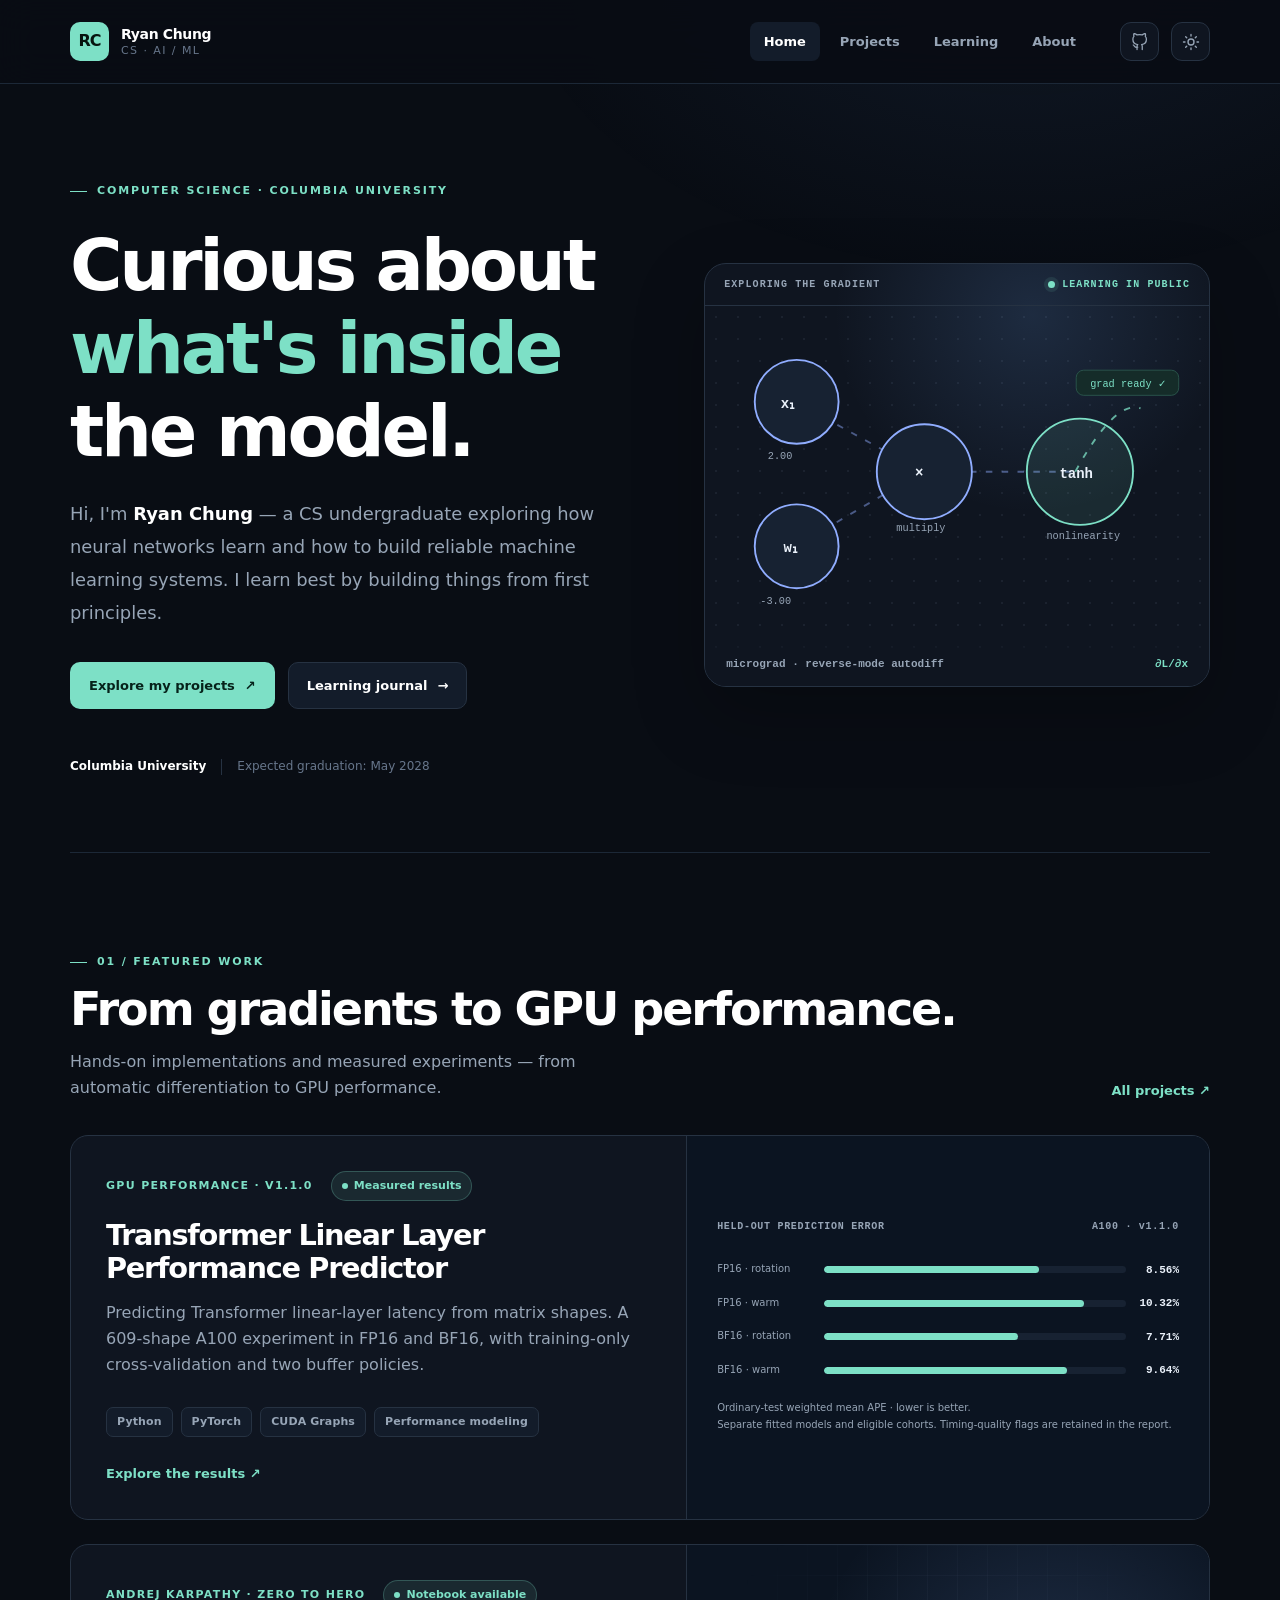
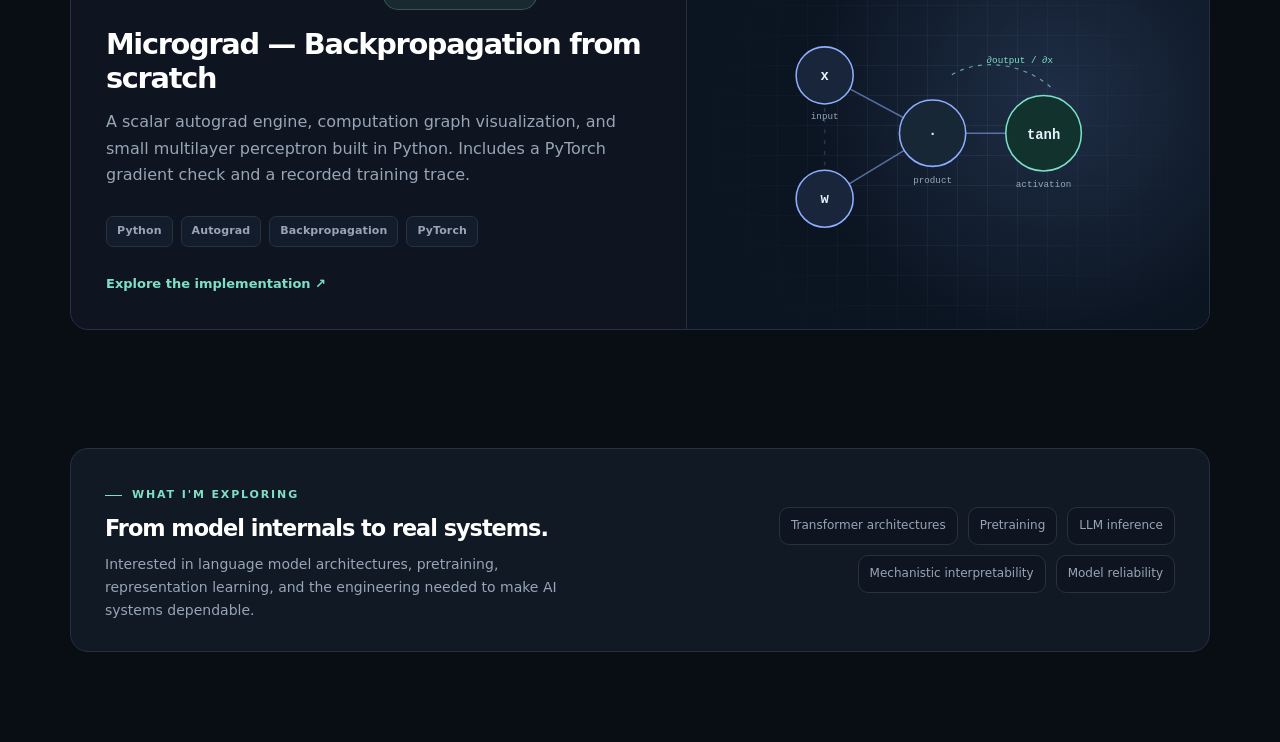
==== commit e25c608e: "Update portfolio with v1.1.0 A100 results" ====
--- a/index.html
+++ b/index.html
@@ -13,7 +13,7 @@
 <link rel="icon" href="/assets/favicon.svg" type="image/svg+xml">
 <script>try{if(localStorage.getItem('ryan-portfolio-theme')==='light')document.documentElement.dataset.theme='light'}catch(e){}</script>
 <link rel="stylesheet" href="/assets/css/styles.css">
-<link rel="stylesheet" href="/assets/css/linear-perf.css">
+<link rel="stylesheet" href="/assets/css/linear-perf.css?v=1.1.0">
 <script src="/assets/js/main.js" defer></script>
 
 </head>
@@ -75,10 +75,10 @@
 <section class="section" id="work"><div class="container">
  <div class="section-heading"><div><span class="eyebrow">01 / Featured work</span><h2>From gradients to GPU performance.</h2><p>Hands-on implementations and measured experiments — from automatic differentiation to GPU performance.</p></div><a href="/projects/" class="inline-link">All projects <span class="arrow">↗</span></a></div>
  <article class="card featured-card card-hover lp-featured-card">
-<div class="featured-content"><div class="feature-top"><span class="feature-type">GPU performance · v1.0.0</span><span class="pill solid">Measured results</span></div>
-<h3>Transformer Linear Layer Performance Predictor</h3><p>CUDA Graph benchmarking and five latency predictors for Transformer linear layers. Six A100 FP16/BF16 sessions, 96 shapes, and frozen held-out evaluation.</p>
+<div class="featured-content"><div class="feature-top"><span class="feature-type">GPU performance · v1.1.0</span><span class="pill solid">Measured results</span></div>
+<h3>Transformer Linear Layer Performance Predictor</h3><p>Predicting Transformer linear-layer latency from matrix shapes. A 609-shape A100 experiment in FP16 and BF16, with training-only cross-validation and two buffer policies.</p>
 <ul class="tag-list"><li>Python</li><li>PyTorch</li><li>CUDA Graphs</li><li>Performance modeling</li></ul>
-<a href="/projects/linear-perf-lab/" class="inline-link">Explore the results <span class="arrow">↗</span></a></div><div class="lp-card-visual"><div class="lp-visual-label"><span>RECORDED MODEL ERRORS</span><span>FP16 · s01</span></div><div class="lp-mini-chart"><div class="lp-mini-row"><span>FLOP-only</span><div class="lp-mini-track"><i style="width:92.4240%" class=""></i></div><b>60.1%</b></div><div class="lp-mini-row"><span>Roofline 2p</span><div class="lp-mini-track"><i style="width:83.5029%" class=""></i></div><b>54.3%</b></div><div class="lp-mini-row"><span>Roofline 3p</span><div class="lp-mini-track"><i style="width:33.5846%" class=""></i></div><b>21.8%</b></div><div class="lp-mini-row"><span>Shape-log Ridge</span><div class="lp-mini-track"><i style="width:39.4750%" class="lp-selected-bar"></i></div><b>25.7%</b></div><div class="lp-mini-row"><span>Residual KRR</span><div class="lp-mini-track"><i style="width:26.1746%" class=""></i></div><b>17.0%</b></div></div><div class="lp-visual-caption">Test median absolute percentage error · lower is better.<br>Green marks the development-selected model.</div></div></article>
+<a href="/projects/linear-perf-lab/" class="inline-link">Explore the results <span class="arrow">↗</span></a></div><div class="lp-card-visual"><div class="lp-visual-label"><span>HELD-OUT PREDICTION ERROR</span><span>A100 · v1.1.0</span></div><div class="lp-mini-chart"><div class="lp-mini-row" data-context="group_01_float16_rotating_buffers"><span>FP16 · rotation</span><div class="lp-mini-track"><i style="width:71.3312%" class="lp-selected-bar"></i></div><b>8.56%</b></div><div class="lp-mini-row" data-context="group_02_float16_warm_reuse"><span>FP16 · warm</span><div class="lp-mini-track"><i style="width:86.0361%" class="lp-selected-bar"></i></div><b>10.32%</b></div><div class="lp-mini-row" data-context="group_03_bfloat16_rotating_buffers"><span>BF16 · rotation</span><div class="lp-mini-track"><i style="width:64.2417%" class="lp-selected-bar"></i></div><b>7.71%</b></div><div class="lp-mini-row" data-context="group_04_bfloat16_warm_reuse"><span>BF16 · warm</span><div class="lp-mini-track"><i style="width:80.3093%" class="lp-selected-bar"></i></div><b>9.64%</b></div></div><div class="lp-visual-caption">Ordinary-test weighted mean APE · lower is better.<br>Separate fitted models and eligible cohorts. Timing-quality flags are retained in the report.</div></div></article>
  <article class="card featured-card card-hover"><div class="featured-content">
   <div class="feature-top"><span class="feature-type">Andrej Karpathy · Zero to Hero</span><span class="pill solid">Notebook available</span></div>
   <h3>Micrograd — Backpropagation from scratch</h3>
--- a/assets/css/linear-perf.css
+++ b/assets/css/linear-perf.css
@@ -208,3 +208,71 @@
  .lp-mini-row { grid-template-columns:93px 1fr 40px; gap:8px; }
 }
 @media (prefers-reduced-motion:reduce) { .lp-bar { transition:none; } }
+
+/* Current experiment: scope comparisons and the retained workload. */
+.lp-page { --lp-challenge:#e8bd7a; --lp-stress:#d8a4e5; }
+html[data-theme="light"] .lp-page { --lp-challenge:#92621b; --lp-stress:#8c449c; }
+.lp-page .lp-spec dd { min-width:0; overflow-wrap:anywhere; }
+.lp-overview-note > .inline-link { margin-top:17px; font-size:12px; }
+.lp-selected-table th[scope="row"] { color:var(--text); font-size:12px; font-weight:500; }
+.lp-selected-table td { font:600 13px ui-monospace,SFMono-Regular,Consolas,monospace; }
+.lp-cell-count { display:block; margin-top:6px; color:var(--muted); font:400 10px ui-sans-serif,system-ui,sans-serif; }
+.lp-sampling-top { display:grid; grid-template-columns:1.6fr 1fr; align-items:center; gap:35px; padding:27px; }
+.lp-sampling-top .overline { font-size:10px; }
+.lp-sampling-total { margin:9px 0 7px; display:flex; align-items:baseline; gap:12px; }
+.lp-sampling-total strong { font-size:45px; font-weight:650; letter-spacing:-.055em; line-height:1.2; }
+.lp-sampling-total span { font-size:13px; color:var(--muted); }
+.lp-sampling-top .lp-small { margin:0; max-width:590px; }
+.lp-sampling-policy,.lp-family-heading label { display:block; color:var(--muted); font-size:11px; font-weight:650; }
+.lp-sampling-bars { display:grid; gap:22px; padding:3px 27px 29px; }
+.lp-split-row { display:grid; grid-template-columns:260px minmax(0,1fr) 38px; align-items:center; gap:21px; }
+.lp-split-row > div:first-child strong { display:block; font-size:12px; font-weight:600; }
+.lp-split-row > div:first-child span { display:block; margin-top:3px; color:var(--muted); font-size:10px; line-height:1.5; }
+.lp-split-row > b { font:600 13px ui-monospace,SFMono-Regular,Consolas,monospace; text-align:right; }
+.lp-split-row[data-split="train"] .lp-bar,.lp-train-swatch { background:var(--accent); }
+.lp-split-row[data-split="challenge"] .lp-bar,.lp-challenge-swatch { background:var(--lp-challenge); }
+.lp-split-row[data-split="stress"] .lp-bar,.lp-stress-swatch { background:var(--lp-stress); }
+.lp-family-inspector { padding:27px; border-top:1px solid var(--line); background:var(--canvas); }
+.lp-family-heading { display:grid; grid-template-columns:1.6fr 1fr; gap:35px; align-items:center; }
+.lp-family-heading .overline { font-size:10px; }
+.lp-family-heading h3 { font-size:21px; margin:11px 0 7px; line-height:1.3; }
+.lp-family-heading p { margin:0; font-size:11px; }
+.lp-split-legend { margin:23px 0 18px; gap:12px 20px; }
+.lp-repeat-key { display:inline-grid; place-items:center; height:16px; width:16px; border:1px solid var(--line); border-radius:4px; color:var(--muted); font:700 9px ui-monospace,SFMono-Regular,Consolas,monospace; }
+.lp-case-grid { display:grid; grid-template-columns:repeat(auto-fill,minmax(104px,1fr)); gap:10px; }
+.lp-sampling-case { --lp-case-color:var(--accent-2); position:relative; min-width:0; padding:14px 11px 11px; border:1px solid color-mix(in srgb,var(--lp-case-color),transparent 64%); border-radius:8px; background:color-mix(in srgb,var(--lp-case-color),var(--surface) 94%); }
+.lp-sampling-case[data-split="train"] { --lp-case-color:var(--accent); }
+.lp-sampling-case[data-split="challenge"] { --lp-case-color:var(--lp-challenge); }
+.lp-sampling-case[data-split="stress"] { --lp-case-color:var(--lp-stress); }
+.lp-case-m { display:block; color:var(--text); font:600 17px/1.4 ui-monospace,SFMono-Regular,Consolas,monospace; white-space:nowrap; }
+.lp-case-m small { color:var(--muted); font-size:9px; margin-right:5px; font-weight:500; }
+.lp-case-split { display:block; color:var(--lp-case-color); font-size:10px; margin-top:7px; }
+.lp-case-repeat { position:absolute; top:7px; right:7px; color:var(--muted); font:650 8px ui-monospace,SFMono-Regular,Consolas,monospace; }
+.lp-sampling-case.is-ineligible { border-color:var(--line); border-style:dashed; background:transparent; }
+.lp-sampling-case.is-ineligible .lp-case-m,.lp-sampling-case.is-ineligible .lp-case-split { color:var(--muted); }
+.lp-case-eligibility { display:block; color:var(--muted); font-size:9px; margin-top:4px; }
+.lp-family-status { margin:17px 0 0; font-size:11px; }
+.lp-method-links { display:flex; gap:12px 23px; flex-wrap:wrap; margin-top:19px; }
+.lp-method-links .inline-link { font-size:12px; }
+.lp-qualified-finding { border-color:color-mix(in srgb,var(--lp-challenge),var(--line) 60%); }
+.lp-qualified-finding .overline { color:var(--lp-challenge); }
+.lp-finding > .inline-link { font-size:11px; margin-top:16px; }
+@media (max-width:800px) {
+ .lp-family-heading { grid-template-columns:1fr; gap:20px; }
+ .lp-sampling-top { grid-template-columns:1.4fr 1fr; gap:25px; }
+ .lp-split-row { grid-template-columns:210px minmax(0,1fr) 35px; gap:16px; }
+}
+@media (max-width:480px) {
+ .lp-sampling-top { grid-template-columns:1fr; padding:22px 18px; gap:21px; }
+ .lp-sampling-total strong { font-size:39px; }
+ .lp-sampling-bars { padding:0 18px 24px; gap:21px; }
+ .lp-split-row { grid-template-columns:minmax(0,1fr) 35px; gap:9px 13px; }
+ .lp-split-row > div:first-child { grid-column:1/-1; }
+ .lp-family-inspector { padding:23px 18px; }
+ .lp-family-heading h3 { font-size:19px; }
+ .lp-split-legend { gap:11px 14px; }
+ .lp-case-grid { grid-template-columns:repeat(auto-fill,minmax(91px,1fr)); gap:8px; }
+ .lp-sampling-case { padding:14px 10px 10px; }
+ .lp-case-m { font-size:16px; }
+ .lp-selected-table th,.lp-selected-table td { padding-right:18px; }
+}
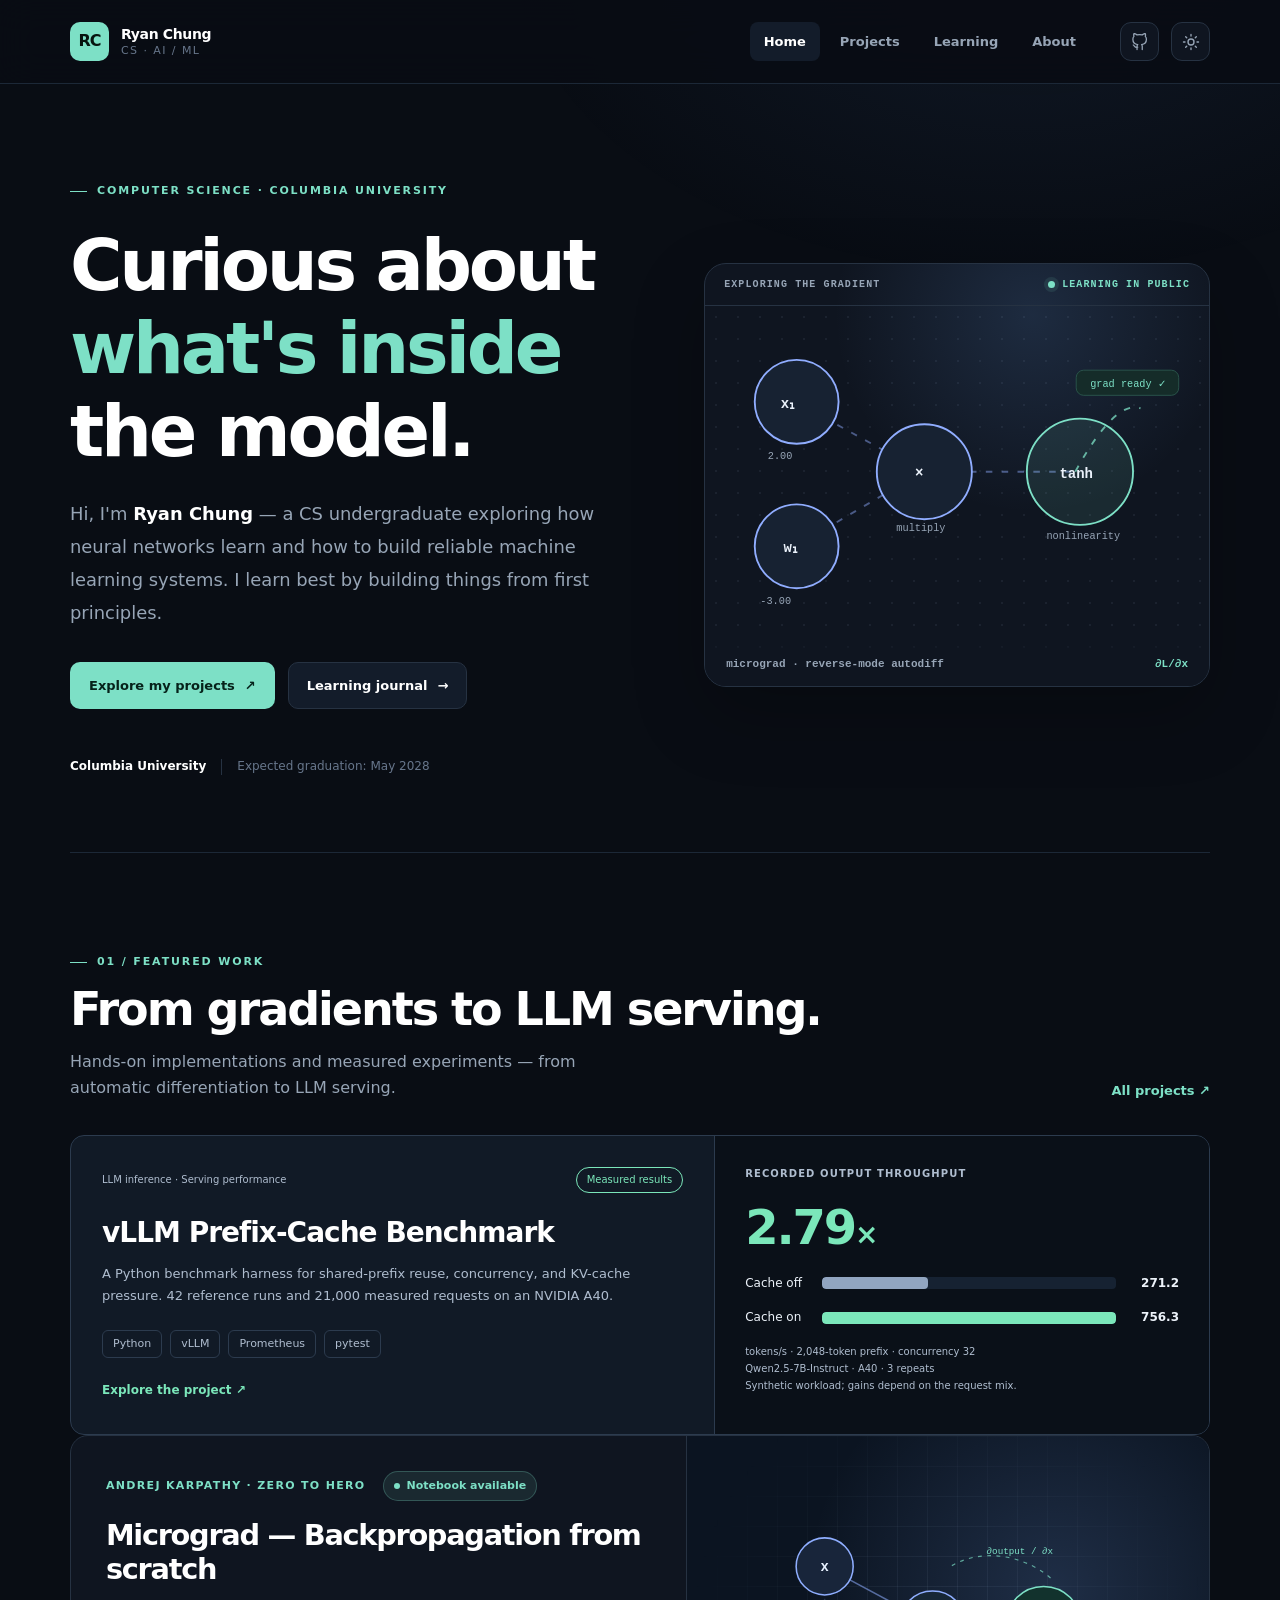
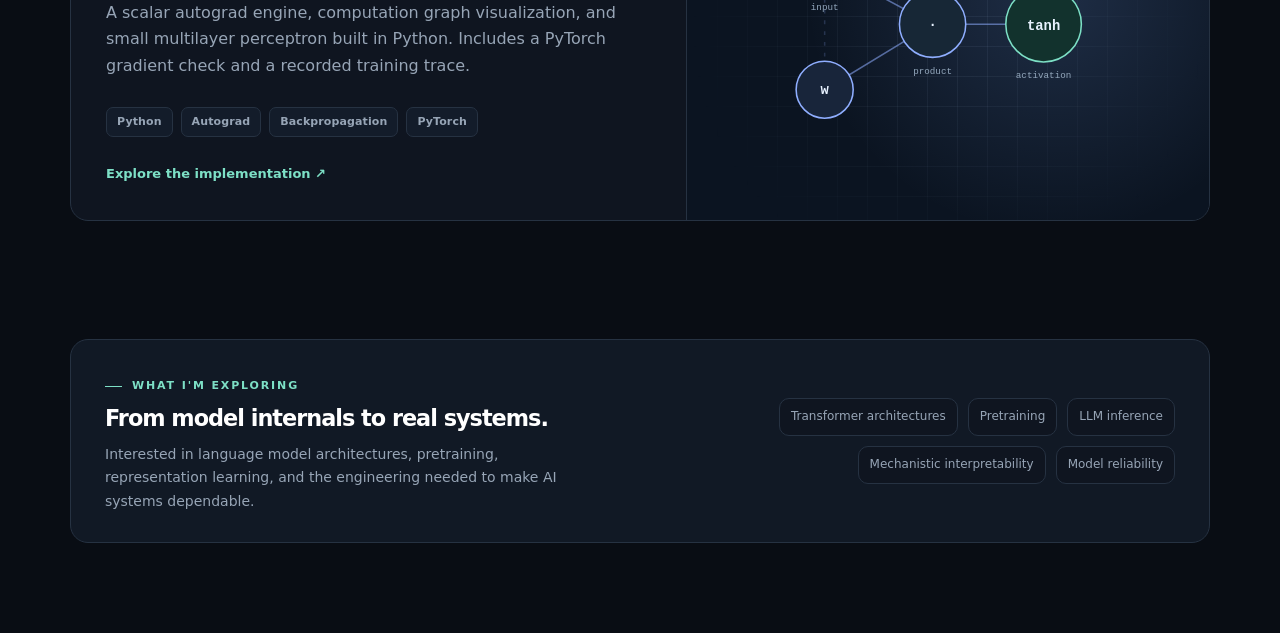
==== commit 958af205: "Feature vLLM prefix-cache benchmark and temporarily hide linear predictor" ====
--- a/index.html
+++ b/index.html
@@ -13,9 +13,9 @@
 <link rel="icon" href="/assets/favicon.svg" type="image/svg+xml">
 <script>try{if(localStorage.getItem('ryan-portfolio-theme')==='light')document.documentElement.dataset.theme='light'}catch(e){}</script>
 <link rel="stylesheet" href="/assets/css/styles.css">
-<link rel="stylesheet" href="/assets/css/linear-perf.css?v=1.1.0">
 <script src="/assets/js/main.js" defer></script>
 
+<link rel="stylesheet" href="/assets/css/prefix-cache.css">
 </head>
 <body>
 <a class="skip-link" href="#main">Skip to content</a>
@@ -73,12 +73,15 @@
 </div></section>
 <div class="container"><div class="divider"></div></div>
 <section class="section" id="work"><div class="container">
- <div class="section-heading"><div><span class="eyebrow">01 / Featured work</span><h2>From gradients to GPU performance.</h2><p>Hands-on implementations and measured experiments — from automatic differentiation to GPU performance.</p></div><a href="/projects/" class="inline-link">All projects <span class="arrow">↗</span></a></div>
- <article class="card featured-card card-hover lp-featured-card">
-<div class="featured-content"><div class="feature-top"><span class="feature-type">GPU performance · v1.1.0</span><span class="pill solid">Measured results</span></div>
-<h3>Transformer Linear Layer Performance Predictor</h3><p>Predicting Transformer linear-layer latency from matrix shapes. A 609-shape A100 experiment in FP16 and BF16, with training-only cross-validation and two buffer policies.</p>
-<ul class="tag-list"><li>Python</li><li>PyTorch</li><li>CUDA Graphs</li><li>Performance modeling</li></ul>
-<a href="/projects/linear-perf-lab/" class="inline-link">Explore the results <span class="arrow">↗</span></a></div><div class="lp-card-visual"><div class="lp-visual-label"><span>HELD-OUT PREDICTION ERROR</span><span>A100 · v1.1.0</span></div><div class="lp-mini-chart"><div class="lp-mini-row" data-context="group_01_float16_rotating_buffers"><span>FP16 · rotation</span><div class="lp-mini-track"><i style="width:71.3312%" class="lp-selected-bar"></i></div><b>8.56%</b></div><div class="lp-mini-row" data-context="group_02_float16_warm_reuse"><span>FP16 · warm</span><div class="lp-mini-track"><i style="width:86.0361%" class="lp-selected-bar"></i></div><b>10.32%</b></div><div class="lp-mini-row" data-context="group_03_bfloat16_rotating_buffers"><span>BF16 · rotation</span><div class="lp-mini-track"><i style="width:64.2417%" class="lp-selected-bar"></i></div><b>7.71%</b></div><div class="lp-mini-row" data-context="group_04_bfloat16_warm_reuse"><span>BF16 · warm</span><div class="lp-mini-track"><i style="width:80.3093%" class="lp-selected-bar"></i></div><b>9.64%</b></div></div><div class="lp-visual-caption">Ordinary-test weighted mean APE · lower is better.<br>Separate fitted models and eligible cohorts. Timing-quality flags are retained in the report.</div></div></article>
+ <div class="section-heading"><div><span class="eyebrow">01 / Featured work</span><h2>From gradients to LLM serving.</h2><p>Hands-on implementations and measured experiments — from automatic differentiation to LLM serving.</p></div><a href="/projects/" class="inline-link">All projects <span class="arrow">↗</span></a></div>
+ <article class="card featured-card card-hover pc-featured" data-category="systems" data-project="vllm-prefix-cache-bench">
+<div class="pc-card-content"><div class="pc-card-top"><span>LLM inference · Serving performance</span><span class="pc-badge">Measured results</span></div>
+<h3>vLLM Prefix-Cache Benchmark</h3><p>A Python benchmark harness for shared-prefix reuse, concurrency, and KV-cache pressure. 42 reference runs and 21,000 measured requests on an NVIDIA A40.</p>
+<ul class="pc-tags"><li>Python</li><li>vLLM</li><li>Prometheus</li><li>pytest</li></ul>
+<a href="/projects/vllm-prefix-cache-bench/" class="pc-card-link">Explore the project <span aria-hidden="true">↗</span></a></div>
+<div class="pc-card-visual"><div class="pc-panel-label">RECORDED OUTPUT THROUGHPUT</div><div class="pc-card-gain">2.79<span>×</span></div>
+<div class="pc-bar-row"><span>Cache off</span><div class="pc-track"><i class="pc-bar pc-off" style="width:35.86%"></i></div><b>271.2</b></div><div class="pc-bar-row"><span>Cache on</span><div class="pc-track"><i class="pc-bar pc-on" style="width:100%"></i></div><b>756.3</b></div>
+<p class="pc-note">tokens/s · 2,048-token prefix · concurrency 32<br>Qwen2.5-7B-Instruct · A40 · 3 repeats<br>Synthetic workload; gains depend on the request mix.</p></div></article>
  <article class="card featured-card card-hover"><div class="featured-content">
   <div class="feature-top"><span class="feature-type">Andrej Karpathy · Zero to Hero</span><span class="pill solid">Notebook available</span></div>
   <h3>Micrograd — Backpropagation from scratch</h3>
--- a/assets/css/prefix-cache.css
+++ b/assets/css/prefix-cache.css
@@ -0,0 +1,14 @@
+/* Namespaced to preserve the rest of the portfolio. */
+.pc-page,.pc-featured{--pc-bg:#0a1018;--pc-surface:#111a26;--pc-surface2:#162232;--pc-text:#edf3fa;--pc-muted:#afbdcf;--pc-line:#2c3b4e;--pc-accent:#7be7ba;--pc-off:#91a5c0;--pc-on:#7be7ba;font-family:Inter,ui-sans-serif,system-ui,-apple-system,BlinkMacSystemFont,"Segoe UI",sans-serif;color:var(--pc-text)}
+html[data-theme=light] .pc-page,html[data-theme=light] .pc-featured{--pc-bg:#f6f8fb;--pc-surface:#fff;--pc-surface2:#edf2f7;--pc-text:#162334;--pc-muted:#506075;--pc-line:#cfdae6;--pc-accent:#087453;--pc-off:#637b9a;--pc-on:#087453}
+.pc-page{background:var(--pc-bg);line-height:1.65;padding-bottom:38px}.pc-page *,.pc-featured *{box-sizing:border-box}.pc-page a,.pc-featured a{color:var(--pc-accent);text-underline-offset:4px}.pc-page a:hover,.pc-featured a:hover{text-decoration:underline}.pc-page :focus-visible,.pc-featured :focus-visible{outline:3px solid var(--pc-accent);outline-offset:5px}.pc-container{width:min(1160px,calc(100% - 64px));margin-inline:auto}.pc-hero{padding-top:42px}.pc-back{display:inline-block;font-size:13px;text-decoration:none;margin-bottom:34px}.pc-hero-grid{display:grid;grid-template-columns:minmax(0,1.15fr) minmax(0,.85fr);align-items:center;gap:52px}.pc-eyebrow{color:var(--pc-accent);font-size:11px;font-weight:700;letter-spacing:.14em;line-height:1.5;margin:0 0 14px}.pc-page h1{font-size:clamp(36px,4.7vw,60px);font-weight:740;letter-spacing:-.055em;line-height:1.05;margin:0 0 24px}.pc-page h1 span{color:var(--pc-accent)}.pc-deck{font-size:22px;line-height:1.45;font-weight:550;letter-spacing:-.02em;margin:0 0 16px}.pc-lead{color:var(--pc-muted);font-size:16px;max-width:530px;margin:0 0 25px}.pc-actions{display:flex;gap:12px;flex-wrap:wrap}.pc-page .pc-btn{display:inline-flex;align-items:center;gap:15px;padding:11px 17px;border-radius:8px;border:1px solid var(--pc-line);color:var(--pc-text);text-decoration:none;font-size:13px;font-weight:650}.pc-page .pc-btn:hover{border-color:var(--pc-accent);text-decoration:none}.pc-page .pc-primary{background:var(--pc-accent);color:var(--pc-bg);border-color:var(--pc-accent)}.pc-tags{display:flex;gap:8px;flex-wrap:wrap;list-style:none;padding:0;margin:22px 0 0}.pc-tags li{border:1px solid var(--pc-line);padding:4px 10px;border-radius:6px;font-size:11px;color:var(--pc-muted)}
+.pc-hero-card,.pc-panel{border:1px solid var(--pc-line);background:var(--pc-surface);border-radius:14px}.pc-hero-card{padding:25px 25px 0;box-shadow:0 18px 70px #00000020}.pc-panel-label{display:flex;align-items:center;justify-content:space-between;gap:10px;color:var(--pc-muted);font-size:10px;letter-spacing:.11em;font-weight:650}.pc-dot{width:8px;height:8px;border-radius:50%;background:var(--pc-accent)}.pc-headline{display:flex;align-items:center;gap:22px;padding:26px 0}.pc-headline>strong{font-size:70px;font-weight:700;line-height:1;letter-spacing:-.06em;color:var(--pc-accent)}.pc-headline>strong>span{font-size:39px}.pc-headline>p{font-size:13px;margin:0}.pc-headline>p>span{color:var(--pc-muted);font-size:11px}.pc-bar-row{display:grid;grid-template-columns:65px 1fr 51px;gap:12px;align-items:center;margin:15px 0;font-size:12px}.pc-bar-row>b{font-variant-numeric:tabular-nums;text-align:right;font-size:12px}.pc-track{border-radius:4px;background:var(--pc-surface2);height:12px;overflow:hidden}.pc-bar{height:100%;display:block;border-radius:4px}.pc-off{background:var(--pc-off)}.pc-on{background:var(--pc-on)}.pc-unit{font-size:10px;color:var(--pc-muted);margin:19px 0}.pc-hero-foot{margin:0 -25px;padding:17px 25px;border-top:1px solid var(--pc-line);background:var(--pc-surface2);border-radius:0 0 14px 14px;font-size:11px}.pc-hero-foot>span{color:var(--pc-muted)}.pc-stats{display:grid;grid-template-columns:repeat(4,minmax(0,1fr));margin-top:48px;padding:25px 0;border-block:1px solid var(--pc-line)}.pc-stats>div{padding-left:24px;border-left:1px solid var(--pc-line)}.pc-stats>div:first-child{border-left:0;padding-left:0}.pc-stats b{display:block;font-size:28px;line-height:1.4;letter-spacing:-.03em}.pc-stats span{color:var(--pc-muted);font-size:11px}.pc-jump{display:flex;flex-wrap:wrap;gap:24px;padding-top:23px;padding-bottom:8px}.pc-jump a{font-size:12px;text-decoration:none;color:var(--pc-muted)}
+.pc-section{padding-top:75px;scroll-margin-top:90px}.pc-section-title{max-width:790px;margin-bottom:27px}.pc-section-title h2{font-size:clamp(25px,3vw,35px);letter-spacing:-.035em;line-height:1.25;margin:0 0 13px}.pc-section-title>p:not(.pc-eyebrow){color:var(--pc-muted);font-size:15px;margin:0}.pc-two-col{display:grid;grid-template-columns:1fr 1fr;gap:20px}.pc-panel{padding:26px}.pc-panel h3{font-size:17px;line-height:1.4;letter-spacing:-.015em;margin:0 0 10px}.pc-panel>p,.pc-findings p{color:var(--pc-muted);font-size:13px;margin:0 0 20px}.pc-panel>p:last-child,.pc-findings p:last-child{margin-bottom:0}.pc-findings h3{font-size:15px}.pc-findings .pc-panel-label{margin-bottom:21px}.pc-prompt{display:grid;grid-template-columns:15px 1fr 90px;gap:10px;margin:20px 0;font-size:12px;align-items:center}.pc-prompt em{color:var(--pc-muted);font-style:normal}.pc-shared{color:var(--pc-accent);border:1px solid var(--pc-accent);padding:11px 14px;border-radius:6px}.pc-suffix{padding:11px 10px;border:1px solid var(--pc-line);border-radius:6px;text-align:center}.pc-toggle-demo{display:flex;align-items:center;justify-content:center;gap:25px;margin:23px 0;font-size:12px}.pc-toggle-demo span{border-radius:24px;padding:6px 17px;background:var(--pc-surface2)}.pc-toggle-demo b{font-size:20px;color:var(--pc-muted);font-weight:400}.pc-note{color:var(--pc-muted);font-size:11px;line-height:1.7}
+.pc-controls{display:grid;grid-template-columns:1.2fr 1fr;gap:18px;padding-bottom:25px;border-bottom:1px solid var(--pc-line)}.pc-controls label{font-size:11px;color:var(--pc-muted);font-weight:600}.pc-controls select{appearance:auto;display:block;width:100%;min-height:44px;border:1px solid var(--pc-line);background:var(--pc-bg);color:var(--pc-text);font:inherit;font-size:13px;padding:10px;margin-top:8px;border-radius:6px}.pc-results-grid{display:grid;grid-template-columns:minmax(0,1.6fr) minmax(0,.8fr);gap:35px;padding-top:28px}.pc-results-grid h3{font-size:20px;margin:0}.pc-comparison{padding:23px;border-radius:10px;background:var(--pc-surface2)}.pc-comparison>strong{display:block;font-size:48px;color:var(--pc-accent);letter-spacing:-.04em;line-height:1.2;margin-top:12px}.pc-comparison>p{font-size:12px;color:var(--pc-muted)}.pc-comparison>p#pc-condition{padding-top:12px;border-top:1px solid var(--pc-line)}.pc-cache-evidence{color:var(--pc-muted);font-size:10px}.pc-result-bar{margin:23px 0}.pc-result-bar>div:first-child{display:flex;justify-content:space-between;font-size:13px;padding-bottom:9px}.pc-result-bar strong{font-variant-numeric:tabular-nums;font-size:18px}.pc-result-bar .pc-track{height:21px}.pc-result-notes{padding-top:22px;margin-top:27px;border-top:1px solid var(--pc-line)}.pc-result-notes p{margin:0 0 9px;font-size:11px;color:var(--pc-muted)}.pc-table-details{border:1px solid var(--pc-line);border-radius:9px;margin-top:18px}.pc-table-details summary{padding:17px 20px;cursor:pointer;font-size:12px;font-weight:650}.pc-table-wrap{overflow-x:auto;padding:0 18px 20px}.pc-page table{width:100%;border-collapse:collapse;font-variant-numeric:tabular-nums}.pc-page caption{text-align:left;color:var(--pc-muted);font-size:11px;padding-bottom:15px}.pc-page td,.pc-page th{padding:11px 10px;border-bottom:1px solid var(--pc-line);text-align:right;font-size:12px;white-space:nowrap}.pc-page th{font-weight:600}.pc-page thead th{font-size:10px;color:var(--pc-muted)}.pc-page th:first-child{text-align:left}.pc-evidence-links{display:flex;flex-wrap:wrap;gap:20px;margin-top:20px;font-size:12px}
+.pc-capabilities{display:grid;grid-template-columns:repeat(3,minmax(0,1fr));gap:18px}.pc-step-number{display:inline-block;color:var(--pc-accent);font-size:12px;font-weight:700;padding-bottom:20px}.pc-flow{display:grid;grid-template-columns:repeat(5,minmax(0,1fr));list-style:none;margin:27px 0;padding:0;border:1px solid var(--pc-line);border-radius:12px}.pc-flow li{padding:20px 15px;border-left:1px solid var(--pc-line)}.pc-flow li:first-child{border-left:0}.pc-flow b{display:block;font-size:12px}.pc-flow span{font-size:10px;color:var(--pc-muted)}.pc-method-note a{font-size:12px}.pc-source-id{display:inline-block;padding:8px 12px;background:var(--pc-surface2);border-radius:5px;font-size:11px}.pc-limits{border-top:3px solid var(--pc-off)}.pc-bottom-actions{margin-top:26px}.pc-source-note{padding-top:10px}.pc-notice{padding:15px;border:1px solid var(--pc-line);border-radius:8px}
+.card.featured-card.pc-featured{display:grid;grid-template-columns:minmax(0,1.3fr) minmax(0,1fr);border:1px solid var(--pc-line);border-radius:14px;background:var(--pc-surface);overflow:hidden}.pc-card-content{padding:31px}.pc-card-top{display:flex;justify-content:space-between;align-items:center;flex-wrap:wrap;gap:10px;color:var(--pc-muted);font-size:10px}.pc-badge{border:1px solid var(--pc-accent);border-radius:20px;color:var(--pc-accent);padding:4px 10px}.pc-featured h3{font-size:28px;line-height:1.15;letter-spacing:-.035em;margin:24px 0 14px}.pc-featured .pc-card-content>p{font-size:13px;line-height:1.7;color:var(--pc-muted)}.pc-card-link{display:inline-block;font-size:12px;margin-top:23px;font-weight:650;text-decoration:none}.pc-card-visual{padding:30px;border-left:1px solid var(--pc-line);background:var(--pc-bg)}.pc-card-gain{font-size:48px;color:var(--pc-accent);font-weight:650;letter-spacing:-.045em;line-height:1.3;margin:14px 0}.pc-card-gain span{font-size:28px}.pc-featured .pc-note{font-size:10px}
+@media(max-width:900px){.pc-hero-grid{gap:25px}.pc-headline{gap:13px}.pc-headline>strong{font-size:52px}.pc-capabilities{grid-template-columns:1fr}.pc-prompt{grid-template-columns:12px 1fr 65px;gap:6px;font-size:10px}.pc-shared{padding:10px 7px}.pc-suffix{padding:10px 6px}.pc-card-content,.pc-card-visual{padding:25px}.pc-featured h3{font-size:23px}}
+@media(max-width:700px){.pc-container{width:calc(100% - 36px)}.pc-hero{padding-top:25px}.pc-back{margin-bottom:28px}.pc-hero-grid{grid-template-columns:1fr;gap:30px}.pc-page h1{font-size:43px}.pc-lead{font-size:15px}.pc-headline>strong{font-size:65px}.pc-stats{grid-template-columns:1fr 1fr;row-gap:23px;margin-top:30px}.pc-stats>div:nth-child(3){padding-left:0;border-left:0}.pc-stats b{font-size:25px}.pc-jump{gap:15px}.pc-jump a{font-size:11px}.pc-section{padding-top:49px}.pc-two-col{grid-template-columns:1fr}.pc-panel{padding:20px}.pc-prompt{grid-template-columns:12px 1fr 83px;gap:9px;font-size:12px}.pc-controls{grid-template-columns:1fr;gap:16px}.pc-results-grid{grid-template-columns:1fr;gap:20px}.pc-comparison{padding:20px}.pc-comparison>strong{font-size:42px}.pc-flow{grid-template-columns:1fr}.pc-flow li{border-left:0;border-top:1px solid var(--pc-line);padding:12px 18px;display:flex;justify-content:space-between;gap:10px}.pc-flow li:first-child{border-top:0}.card.featured-card.pc-featured{grid-template-columns:1fr}.pc-card-visual{border-left:0;border-top:1px solid var(--pc-line)}.pc-featured h3{font-size:27px}.pc-evidence-links{gap:12px}}
+@media(prefers-reduced-motion:reduce){.pc-page *,.pc-featured *{scroll-behavior:auto!important;transition:none!important;animation:none!important}}
+
+.pc-featured[hidden],.pc-featured.is-hidden{display:none!important}
